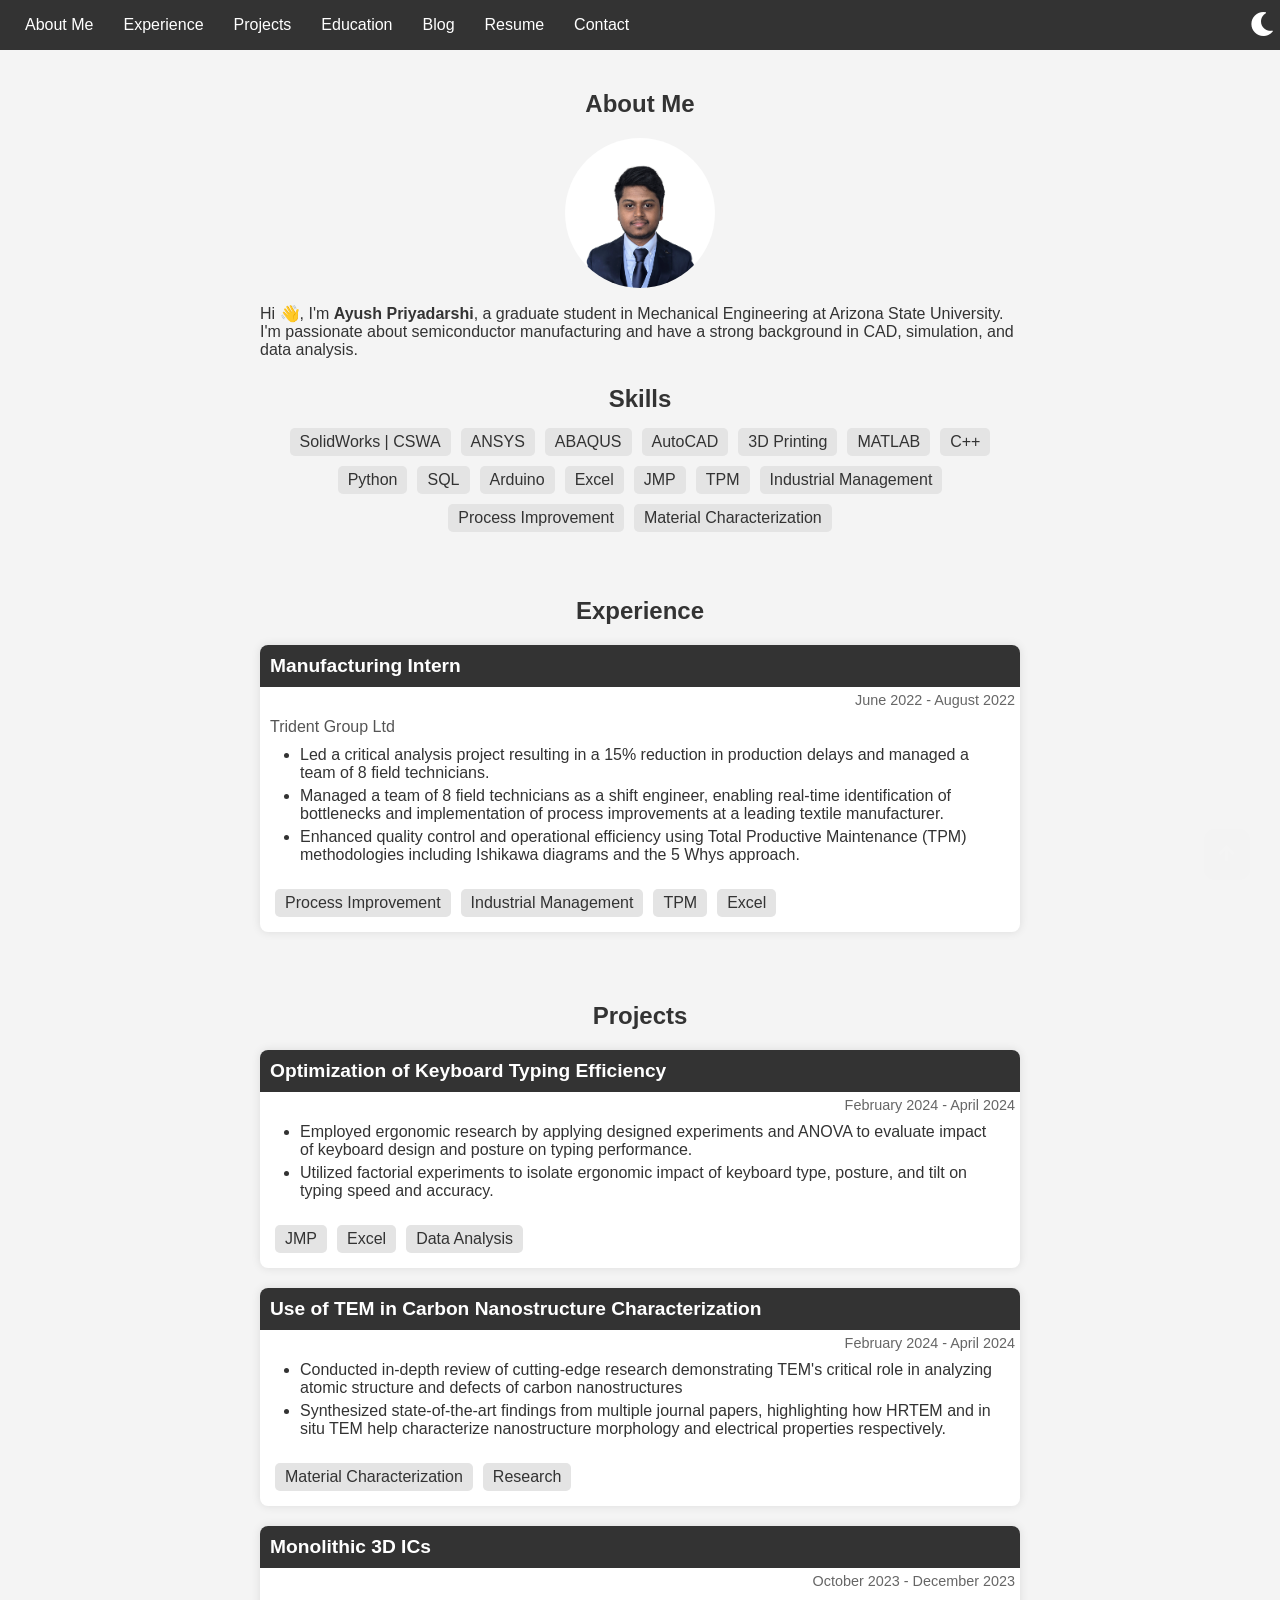
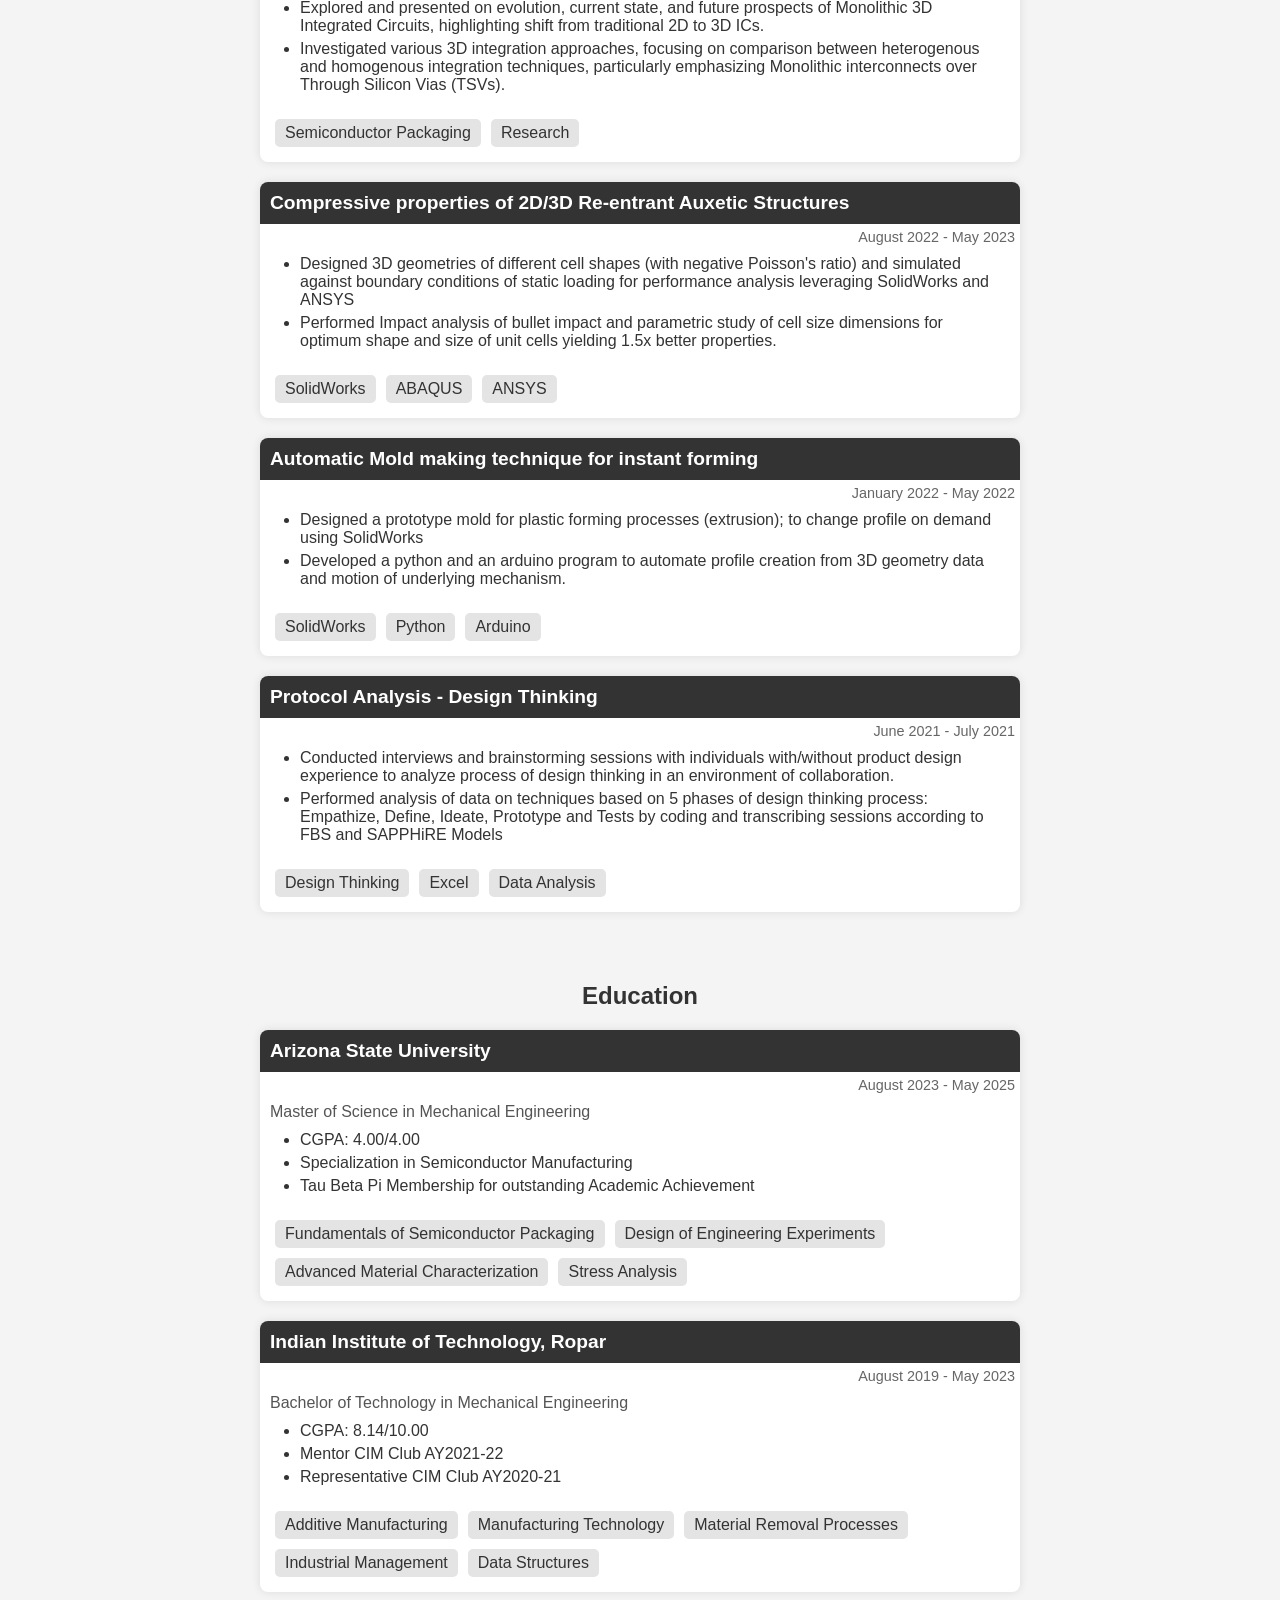
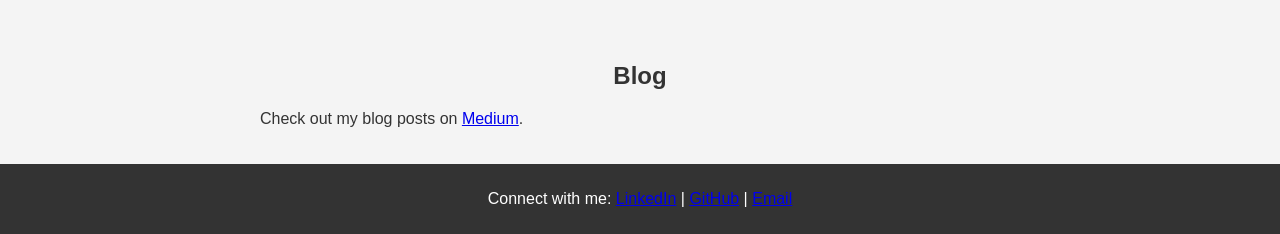
==== index.html @ b468b472 "Initial Commit v0.1" ====
<!DOCTYPE html>
<html lang="en">
<head>
    <meta charset="UTF-8">
    <meta name="viewport" content="width=device-width, initial-scale=1.0">
    <title>My Personal Webpage</title>
    <link rel="stylesheet" href="https://cdnjs.cloudflare.com/ajax/libs/font-awesome/5.15.3/css/all.min.css">
    <link rel="stylesheet" href="styles.css">
</head>
<body>
    <div class="main-container">
        <nav>
            <button id="menu-toggle">
                <i class="fas fa-bars"></i>
            </button>
            <div id="nav-links">
                <a href="#about">About Me</a>
                <a href="#experience">Experience</a>
                <a href="#projects">Projects</a>
                <a href="#education">Education</a>
                <a href="#blog">Blog</a>
                <a href="resume.pdf" target="_blank">Resume</a>
                <a href="#contact">Contact</a>
            </div>
            <button id="dark-mode-toggle" title="Toggle Dark Mode">
                <i id="mode-icon" class="fas fa-moon"></i>
            </button>
        </nav>
        <div class="section about" id="about">
            <h2>About Me</h2>
            <img src="profile.jpg" alt="Profile Photo" class="profile-photo">
            <p>Hi 👋, I'm <b>Ayush Priyadarshi</b>, a graduate student in Mechanical Engineering at Arizona State University. I'm passionate about semiconductor manufacturing and have a strong background in CAD, simulation, and data analysis.</p>
            <div class="skills" title="Click on the skill to filter its application">
                <h2>Skills</h2>
                <span class="skill-tag" data-skill="SolidWorks" title="Certified SOLIDWORKS Associate">SolidWorks | CSWA <i class="fas fa-times"></i></span>
                <span class="skill-tag" data-skill="ANSYS">ANSYS <i class="fas fa-times"></i></span>
                <span class="skill-tag" data-skill="ABAQUS">ABAQUS <i class="fas fa-times"></i></span>
                <span class="skill-tag" data-skill="AutoCAD">AutoCAD <i class="fas fa-times"></i></span>
                <span class="skill-tag" data-skill="3D_Printing">3D Printing <i class="fas fa-times"></i></span>
                <span class="skill-tag" data-skill="MATLAB">MATLAB <i class="fas fa-times"></i></span>
                <span class="skill-tag" data-skill="C++">C++ <i class="fas fa-times"></i></span>
                <span class="skill-tag" data-skill="Python">Python <i class="fas fa-times"></i></span>
                <span class="skill-tag" data-skill="SQL" title="Structured Query Language">SQL <i class="fas fa-times"></i></span>
				<span class="skill-tag" data-skill="Arduino">Arduino <i class="fas fa-times"></i></span>
                <span class="skill-tag" data-skill="Excel" title="Microsoft Office Excel">Excel <i class="fas fa-times"></i></span>
                <span class="skill-tag" data-skill="JMP" title="SAS JMP Statistical Analysis Software">JMP <i class="fas fa-times"></i></span>
                <span class="skill-tag" data-skill="TPM" title="Total Productive Maintenance">TPM <i class="fas fa-times"></i></span>
                <span class="skill-tag" data-skill="Industrial_Management" title="Industrial Management">Industrial Management <i class="fas fa-times"></i></span>
                <span class="skill-tag" data-skill="Process_Improvement" title="Process Improvement">Process Improvement <i class="fas fa-times"></i></span>
                <span class="skill-tag" data-skill="Material_Characterization">Material Characterization <i class="fas fa-times"></i></span>
            </div>
        </div>
        
        <div class="section experience" id="experience">
            <h2>Experience</h2>
            <div class="card" data-skills="Process_Improvement Industrial_Management TPM Excel">
                <h3>Manufacturing Intern</h3>
				<p class="date">June 2022 - August 2022</p>
                <h4>Trident Group Ltd</h4>
				<ul>
					<li>Led a critical analysis project resulting in a 15% reduction in production delays and managed a team of 8 field technicians.</li>
					<li>Managed a team of 8 field technicians as a shift engineer, enabling real-time identification of bottlenecks and implementation of process improvements at a leading textile manufacturer.</li>
					<li>Enhanced quality control and operational efficiency using Total Productive Maintenance (TPM) methodologies including Ishikawa diagrams and the 5 Whys approach.</li>
				</ul>
                <div class="tags">
                    <span>Process Improvement</span>
                    <span>Industrial Management</span>
                    <span>TPM</span>
					<span>Excel</span>
                </div>
            </div>
        </div>
        
        <div class="section projects" id="projects">
            <h2>Projects</h2>

            <div class="card" data-skills="JMP Excel Data_Analysis">
                <h3>Optimization of Keyboard Typing Efficiency</h3>
				<p class="date">February 2024 - April 2024</p>
				<ul>
					<li>Employed ergonomic research by applying designed experiments and ANOVA to evaluate impact of keyboard design and posture on typing performance.</li>
					<li>Utilized factorial experiments to isolate ergonomic impact of keyboard type, posture, and tilt on typing speed and accuracy.</li>
				</ul>
                <div class="tags">
                    <span>JMP</span>
                    <span>Excel</span>
                    <span>Data Analysis</span>
                </div>
            </div>

            <div class="card" data-skills="Material_Characterization">
                <h3>Use of TEM in Carbon Nanostructure Characterization</h3>
				<p class="date">February 2024 - April 2024</p>
				<ul>
					<li>Conducted in-depth review of cutting-edge research demonstrating TEM's critical role in analyzing atomic structure and defects of carbon nanostructures</li>
					<li>Synthesized state-of-the-art findings from multiple journal papers, highlighting how HRTEM and in situ TEM help characterize nanostructure morphology and electrical properties respectively.</li>
				</ul>
                <div class="tags">
                    <span>Material Characterization</span>
                    <span>Research</span>
                </div>
            </div>
			
			<div class="card" data-skills="Material_Characterization">
                <h3>Monolithic 3D ICs</h3>
				<p class="date">October 2023 - December 2023</p>
				<ul>
					<li>Explored and presented on evolution, current state, and future prospects of Monolithic 3D Integrated Circuits, highlighting shift from traditional 2D to 3D ICs.</li>
					<li>Investigated various 3D integration approaches, focusing on comparison between heterogenous and homogenous integration techniques, particularly emphasizing Monolithic interconnects over Through Silicon Vias (TSVs).</li>
				</ul>
                <div class="tags">
                    <span>Semiconductor Packaging</span>
                    <span>Research</span>
                </div>
            </div>

            <div class="card" data-skills="SolidWorks ABAQUS ANSYS 3D_Printing">
                <h3>Compressive properties of 2D/3D Re-entrant Auxetic Structures</h3>
				<p class="date">August 2022 - May 2023</p>
				<ul>
					<li>Designed 3D geometries of different cell shapes (with negative Poisson's ratio) and simulated against boundary conditions of static loading for performance analysis leveraging SolidWorks and ANSYS</li>
					<li>Performed Impact analysis of bullet impact and parametric study of cell size dimensions for optimum shape and size of unit cells yielding 1.5x better properties.</li>
				</ul>
                <div class="tags">
                    <span>SolidWorks</span>
                    <span>ABAQUS</span>
					<span>ANSYS</span>
                </div>
            </div>
			
			<div class="card" data-skills="SolidWorks Python Arduino">
                <h3>Automatic Mold making technique for instant forming</h3>
				<p class="date">January 2022 - May 2022</p>
				<ul>
					<li>Designed a prototype mold for plastic forming processes (extrusion); to change profile on demand using SolidWorks</li>
					<li>Developed a python and an arduino program to automate profile creation from 3D geometry data and motion of underlying mechanism.</li>
				</ul>
                <div class="tags">
                    <span>SolidWorks</span>
					<span>Python</span>
					<span>Arduino</span>
                </div>
            </div>
			
			<div class="card" data-skills="Process_Improvement Data_Analysis">
                <h3>Protocol Analysis - Design Thinking</h3>
				<p class="date">June 2021 - July 2021</p>
				<ul>
					<li>Conducted interviews and brainstorming sessions with individuals with/without product design experience to analyze process of design thinking in an environment of collaboration.</li>
					<li>Performed analysis of data on techniques based on 5 phases of design thinking process: Empathize, Define, Ideate, Prototype and Tests by coding and transcribing sessions according to FBS and SAPPHiRE Models</li>
				</ul>
                <div class="tags">
                    <span>Design Thinking</span>
					<span>Excel</span>
					<span>Data Analysis</span>
                </div>
            </div>
        </div>
        
        <div class="section education" id="education">
            <h2>Education</h2>
            <div class="card" data-skills="Semiconductor_Manufacturing Mechanical_Engineering Material_Characterization MATLAB Data_Analysis JMP">
                <h3>Arizona State University</h3>
				<p class="date">August 2023 - May 2025</p>
                <h4>Master of Science in Mechanical Engineering</h4>
				<ul>
					<li>CGPA: 4.00/4.00</li>
					<li>Specialization in Semiconductor Manufacturing</li>
					<li>Tau Beta Pi Membership for outstanding Academic Achievement</li>
                </ul>
				<div class="tags">
                    <span>Fundamentals of Semiconductor Packaging</span>
                    <span>Design of Engineering Experiments</span>
                    <span>Advanced Material Characterization</span>
                    <span>Stress Analysis</span>
                </div>
            </div>
            <div class="card" data-skills="Mechanical_Engineering Manufacturing_Technology Material_Removal_Processes Industrial_Management Data_Structures C++ Python SQL MATLAB Arduino 3D_Printing AutoCAD ANSYS ABAQUS SolidWorks">
                <h3>Indian Institute of Technology, Ropar</h3>
				<p class="date">August 2019 - May 2023</p>
                <h4>Bachelor of Technology in Mechanical Engineering</h4>
				<ul>
					<li>CGPA: 8.14/10.00</li>
					<li>Mentor CIM Club AY2021-22</li>
					<li>Representative CIM Club AY2020-21</li>
                </ul>
				<div class="tags">
                    <span>Additive Manufacturing</span>
                    <span>Manufacturing Technology</span>
                    <span>Material Removal Processes</span>
                    <span>Industrial Management</span>
                    <span>Data Structures</span>
                </div>
            </div>
        </div>
        
        <div class="section blog" id="blog">
            <h2>Blog</h2>
            <p>Check out my blog posts on <a href="https://medium.com/@ayush729p" target="_blank">Medium</a>.</p>
        </div>
        
		<!-- Scroll to top button -->
		<button id="scrollToTopBtn" title="Go to top"><i class="fas fa-arrow-up"></i></button>
		
        <footer id="contact">
            <p>Connect with me: <a href="https://linkedin.com/in/ayush-priyadarshi" target="_blank">LinkedIn</a> | <a href="https://github.com/ayush729p" target="_blank">GitHub</a> | <a href="mailto:ayush729p@gmail.com" target="_blank">Email</a></p>
        </footer>
        
        <script src="https://code.jquery.com/jquery-3.6.0.min.js"></script>
        <script src="script.js"></script>
    </div>
</body>
</html>
---- styles.css ----
body {
    font-family: Aptos, sans-serif;
    margin: 0;
    padding: 0;
    background-color: #f4f4f4;
    color: #333;
	padding-top: 60px;
}

nav {
    background-color: #333;
    color: #fff;
    padding: 10px;
    position: fixed;
    top: 0;
    width: 100%;
    z-index: 1000;
    display: flex;
    justify-content: space-between;
    align-items: center;
}

nav a {
    color: #fff;
    margin: 0 15px;
    text-decoration: none;
}

.section {
    padding: 20px;
    width: 100%;
    max-width: 800px;
    margin: 0 auto;
    box-sizing: border-box;
}

.section h2, .about li {
    width: 100%;
	text-align: center;
	margin-bottom: 20px;
	margin-top: 10px;
}

.profile-photo {
    border-radius: 50%;
    width: 150px;
    display: block;
    margin: 0 auto;
}

.skills {
    display: flex;
    flex-wrap: wrap;
    justify-content: center;
    margin-top: 10px;
	margin-bottom: 10px;
}

.skills h2 {
    width: 100%;
    text-align: center;
    margin-bottom: 10px;
}

.skills span, .tags span {
    background: #e4e4e4;
    padding: 5px 10px;
    margin: 5px;
    display: inline-block;
    border-radius: 5px;
    cursor: pointer;
    position: relative;
    display: inline-flex;
    align-items: center;
}

.skills span i, .tags span i {
    margin-left: 5px;
    display: none;
    font-size: 12px;
    cursor: pointer;
}

.skills span.active i, .tags span.active i {
    display: inline;
}

.card {
    background: #fff;
    margin: 20px 0;
    border-radius: 8px;
    box-shadow: 0 0 10px rgba(0, 0, 0, 0.1);
    transition: transform 0.3s, box-shadow 0.3s;
    width: 100%;
    max-width: 800px;
    box-sizing: border-box;
    overflow: hidden; /* Ensure no overflow from content */
}

.card h3 {
    background-color: #333;
    color: #fff;
    margin: 0;
    padding: 10px;
    font-size: 1.2em;
}

.card h4 {
    margin: 10px 0;
    padding-left: 10px;
    font-size: 1em;
    font-weight: normal;
    color: #555;
}

.card ul {
    list-style-type: disc;
    padding-left: 20px; /* Indent bullet points */
    margin: 10px 20px; /* Adjust margin for better spacing */
}

.card ul li {
    margin-bottom: 5px; /* Space between bullet points */
}

.card .tags {
    display: flex;
    flex-wrap: wrap;
    justify-content: start;
    padding: 10px;
}

.card .tags span {
    background: #e4e4e4;
    padding: 5px 10px;
    margin: 5px;
    display: inline-block;
    border-radius: 5px;
    cursor: pointer;
    position: relative;
    display: inline-flex;
    align-items: center;
}

.card .date {
    font-size: 0.9em;
    color: #666;
    margin-top: 5px;
    margin-bottom: 10px;
	margin-right:5px;
    text-align: right;
    display: block;
}

.card:hover {
    transform: scale(1.05);
    box-shadow: 0 0 15px rgba(0, 0, 0, 0.2);
}

#scrollToTopBtn {
    display: none;
    position: fixed;
    bottom: 20px;
    right: 30px;
    z-index: 99;
    border: none;
    outline: none;
    background-color: #333;
    color: white;
    cursor: pointer;
    padding: 15px;
    border-radius: 10px;
    font-size: 18px;
}

#scrollToTopBtn:hover {
    background-color: #555;
}

footer {
    text-align: center;
    padding: 10px;
    background: #333;
    color: #fff;
    width: 100%;
    box-sizing: border-box;
}

#menu-toggle {
    background: none;
    border: none;
    color: #fff;
    font-size: 1.5em;
    cursor: pointer;
    display: none;
}

#menu-toggle:focus {
    outline: none;
}

#dark-mode-toggle {
    background: none;
    border: none;
    color: #fff;
    cursor: pointer;
    font-size: 1.5em;
    position: relative;
	margin-right:10px;
}

#dark-mode-toggle:focus {
    outline: none;
}

#mode-icon {
    pointer-events: none;
}

#nav-links {
    display: flex;
    flex-wrap: wrap;
    justify-content: center;
    align-items: center;
}

@media (max-width: 768px) {
    #menu-toggle {
        display: block;
    }
    #nav-links {
        display: none;
        flex-direction: column;
        width: 100%;
        text-align: left;
        background-color: #333;
        position: absolute;
        top: 50px;
        left: 0;
        padding: 10px 0;
    }
    #nav-links a {
        margin: 10px 0;
        padding: 10px;
        border-top: 1px solid #444;
    }
    #nav-links a:first-child {
        border-top: none;
    }
}

.dark-mode {
    background-color: #333;
    color: #f4f4f4;
}

.dark-mode nav {
    background-color: #555;
}

.dark-mode .card {
    background: #444;
}

.dark-mode .card h3 {
    background-color: #555;
}

.dark-mode .card h4 {
    color: #ccc; /* Change color to a lighter shade for dark mode */
}

.dark-mode .card .date {
    color: #bbb;
}

.dark-mode .skills span, .dark-mode .tags span {
    background: #666;
}
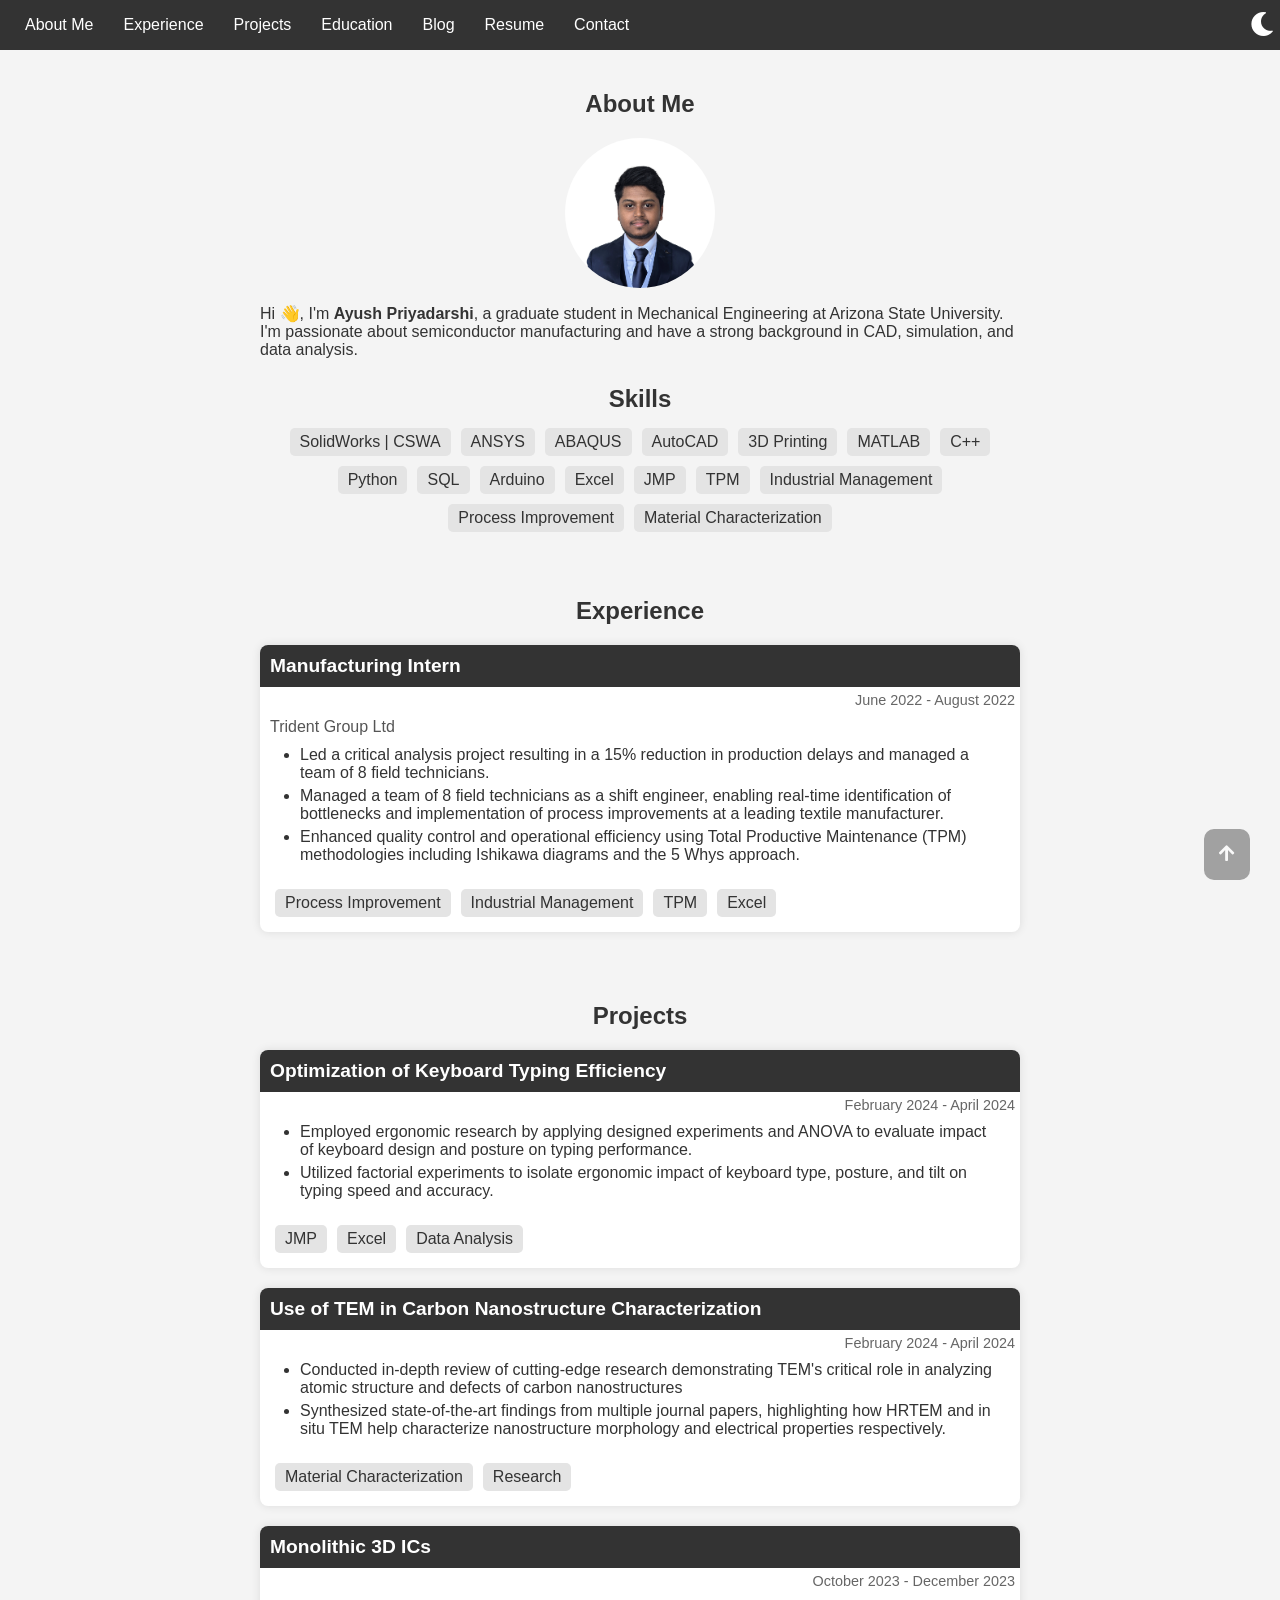
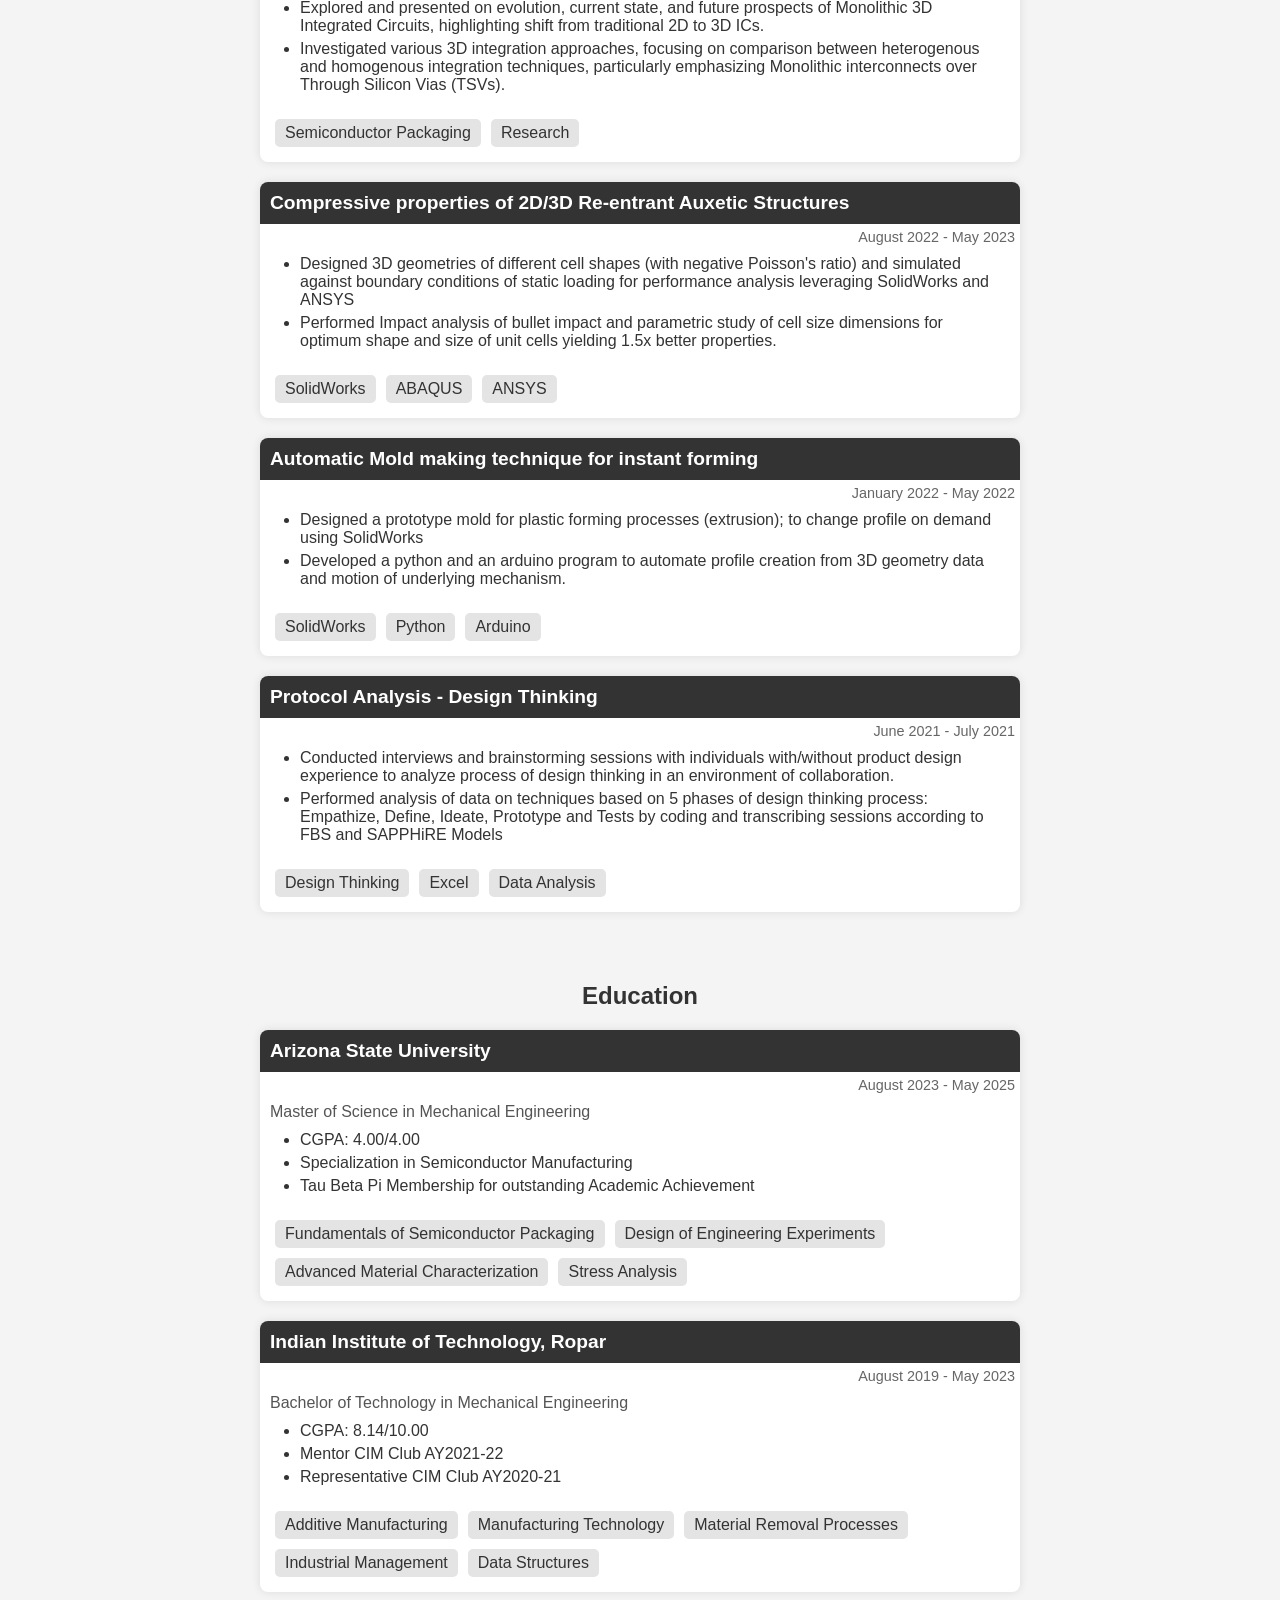
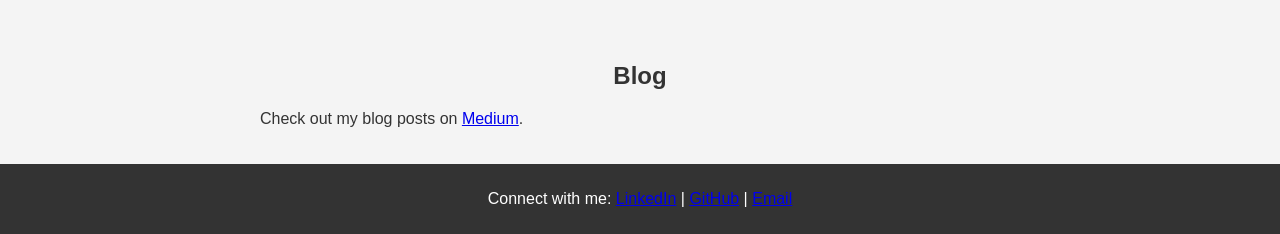
==== commit 181cd5e4: "Update index.html Name in Tab Title" ====
--- a/index.html
+++ b/index.html
@@ -3,7 +3,7 @@
 <head>
     <meta charset="UTF-8">
     <meta name="viewport" content="width=device-width, initial-scale=1.0">
-    <title>My Personal Webpage</title>
+    <title>Ayush Priyadarshi</title>
     <link rel="stylesheet" href="https://cdnjs.cloudflare.com/ajax/libs/font-awesome/5.15.3/css/all.min.css">
     <link rel="stylesheet" href="styles.css">
 </head>
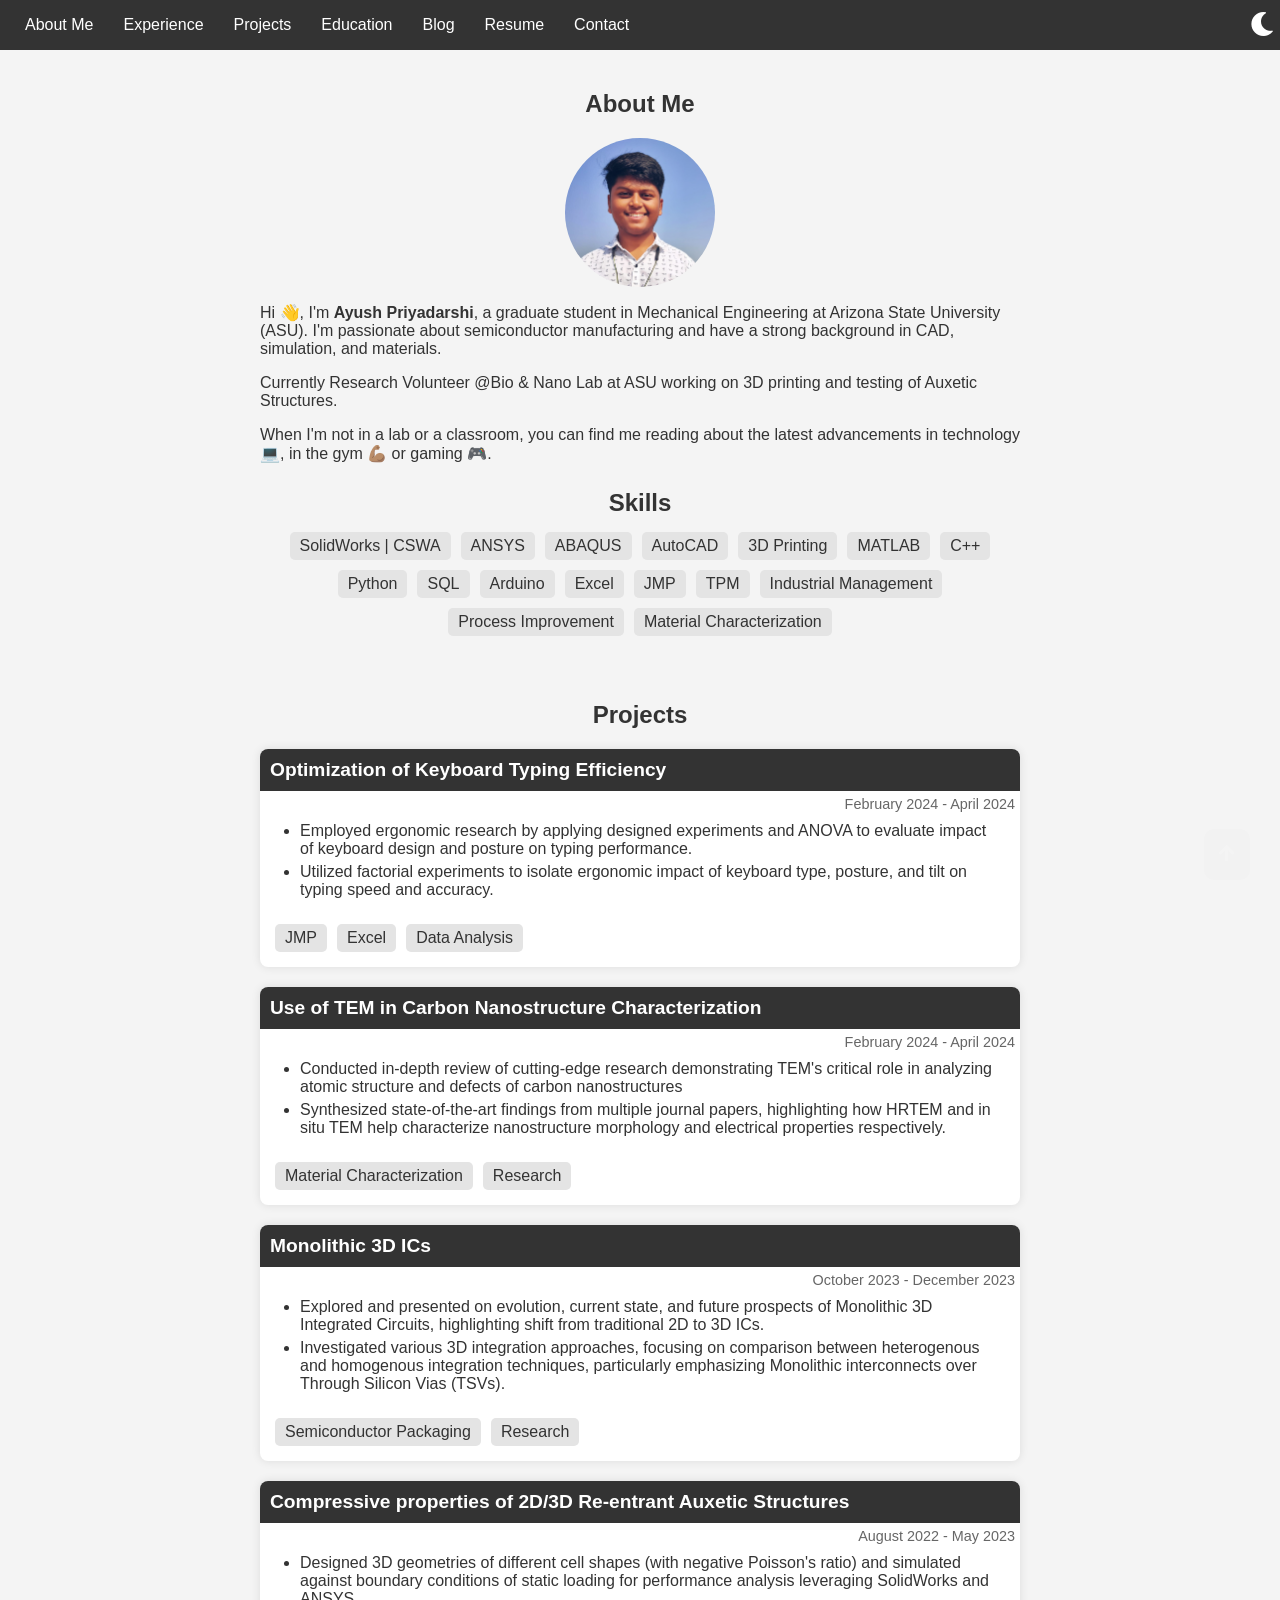
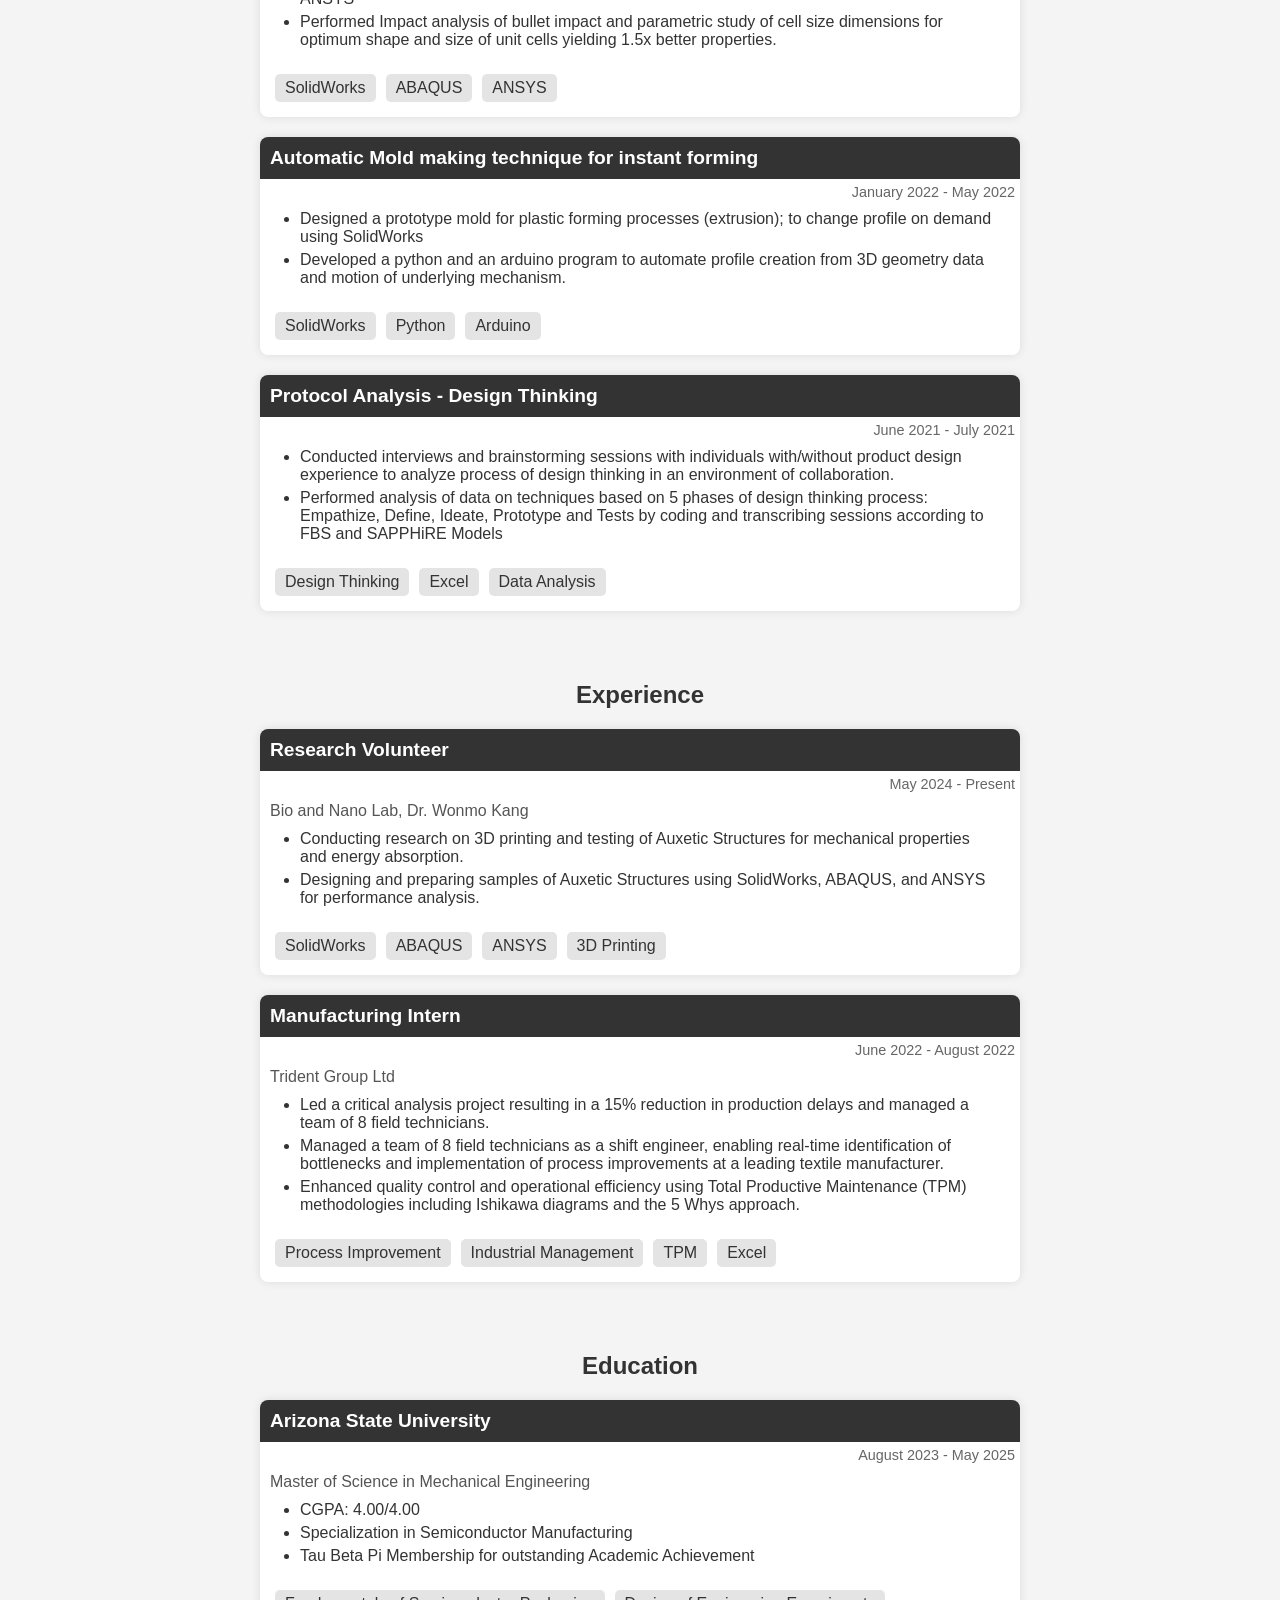
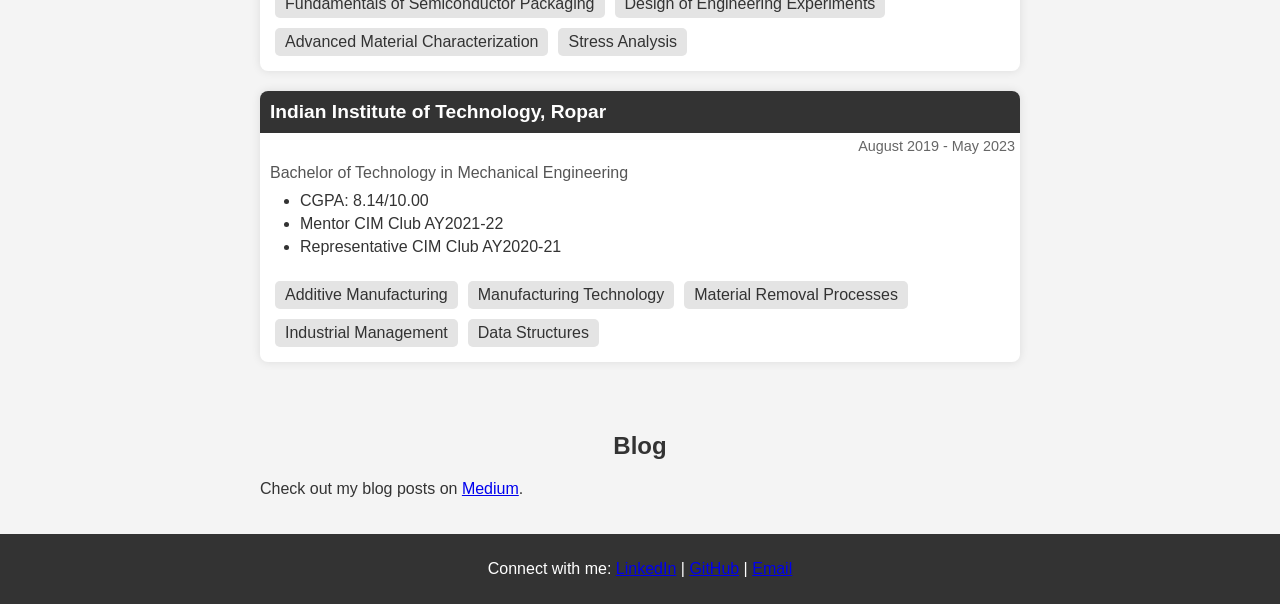
==== commit 0c41e508: "Update Bio and README" ====
--- a/index.html
+++ b/index.html
@@ -29,7 +29,9 @@
         <div class="section about" id="about">
             <h2>About Me</h2>
             <img src="profile.jpg" alt="Profile Photo" class="profile-photo">
-            <p>Hi 👋, I'm <b>Ayush Priyadarshi</b>, a graduate student in Mechanical Engineering at Arizona State University. I'm passionate about semiconductor manufacturing and have a strong background in CAD, simulation, and data analysis.</p>
+            <p>Hi 👋, I'm <b>Ayush Priyadarshi</b>, a graduate student in Mechanical Engineering at Arizona State University (ASU). I'm passionate about semiconductor manufacturing and have a strong background in CAD, simulation, and materials.</p>
+            <p>Currently Research Volunteer @Bio & Nano Lab at ASU working on 3D printing and testing of Auxetic Structures.</p>
+            <p>When I'm not in a lab or a classroom, you can find me reading about the latest advancements in technology 💻, in the gym 💪🏽 or gaming 🎮.</p>
             <div class="skills" title="Click on the skill to filter its application">
                 <h2>Skills</h2>
                 <span class="skill-tag" data-skill="SolidWorks" title="Certified SOLIDWORKS Associate">SolidWorks | CSWA <i class="fas fa-times"></i></span>
@@ -50,9 +52,112 @@
                 <span class="skill-tag" data-skill="Material_Characterization">Material Characterization <i class="fas fa-times"></i></span>
             </div>
         </div>
-        
+
+        <div class="section projects" id="projects">
+            <h2>Projects</h2>
+
+            <div class="card" data-skills="JMP Excel Data_Analysis">
+                <h3>Optimization of Keyboard Typing Efficiency</h3>
+				<p class="date">February 2024 - April 2024</p>
+				<ul>
+					<li>Employed ergonomic research by applying designed experiments and ANOVA to evaluate impact of keyboard design and posture on typing performance.</li>
+					<li>Utilized factorial experiments to isolate ergonomic impact of keyboard type, posture, and tilt on typing speed and accuracy.</li>
+				</ul>
+                <div class="tags">
+                    <span>JMP</span>
+                    <span>Excel</span>
+                    <span>Data Analysis</span>
+                </div>
+            </div>
+
+            <div class="card" data-skills="Material_Characterization">
+                <h3>Use of TEM in Carbon Nanostructure Characterization</h3>
+				<p class="date">February 2024 - April 2024</p>
+				<ul>
+					<li>Conducted in-depth review of cutting-edge research demonstrating TEM's critical role in analyzing atomic structure and defects of carbon nanostructures</li>
+					<li>Synthesized state-of-the-art findings from multiple journal papers, highlighting how HRTEM and in situ TEM help characterize nanostructure morphology and electrical properties respectively.</li>
+				</ul>
+                <div class="tags">
+                    <span>Material Characterization</span>
+                    <span>Research</span>
+                </div>
+            </div>
+			
+			<div class="card" data-skills="Material_Characterization">
+                <h3>Monolithic 3D ICs</h3>
+				<p class="date">October 2023 - December 2023</p>
+				<ul>
+					<li>Explored and presented on evolution, current state, and future prospects of Monolithic 3D Integrated Circuits, highlighting shift from traditional 2D to 3D ICs.</li>
+					<li>Investigated various 3D integration approaches, focusing on comparison between heterogenous and homogenous integration techniques, particularly emphasizing Monolithic interconnects over Through Silicon Vias (TSVs).</li>
+				</ul>
+                <div class="tags">
+                    <span>Semiconductor Packaging</span>
+                    <span>Research</span>
+                </div>
+            </div>
+
+            <div class="card" data-skills="SolidWorks ABAQUS ANSYS 3D_Printing">
+                <h3>Compressive properties of 2D/3D Re-entrant Auxetic Structures</h3>
+				<p class="date">August 2022 - May 2023</p>
+				<ul>
+					<li>Designed 3D geometries of different cell shapes (with negative Poisson's ratio) and simulated against boundary conditions of static loading for performance analysis leveraging SolidWorks and ANSYS</li>
+					<li>Performed Impact analysis of bullet impact and parametric study of cell size dimensions for optimum shape and size of unit cells yielding 1.5x better properties.</li>
+				</ul>
+                <div class="tags">
+                    <span>SolidWorks</span>
+                    <span>ABAQUS</span>
+					<span>ANSYS</span>
+                </div>
+            </div>
+			
+			<div class="card" data-skills="SolidWorks Python Arduino">
+                <h3>Automatic Mold making technique for instant forming</h3>
+				<p class="date">January 2022 - May 2022</p>
+				<ul>
+					<li>Designed a prototype mold for plastic forming processes (extrusion); to change profile on demand using SolidWorks</li>
+					<li>Developed a python and an arduino program to automate profile creation from 3D geometry data and motion of underlying mechanism.</li>
+				</ul>
+                <div class="tags">
+                    <span>SolidWorks</span>
+					<span>Python</span>
+					<span>Arduino</span>
+                </div>
+            </div>
+			
+			<div class="card" data-skills="Process_Improvement Data_Analysis">
+                <h3>Protocol Analysis - Design Thinking</h3>
+				<p class="date">June 2021 - July 2021</p>
+				<ul>
+					<li>Conducted interviews and brainstorming sessions with individuals with/without product design experience to analyze process of design thinking in an environment of collaboration.</li>
+					<li>Performed analysis of data on techniques based on 5 phases of design thinking process: Empathize, Define, Ideate, Prototype and Tests by coding and transcribing sessions according to FBS and SAPPHiRE Models</li>
+				</ul>
+                <div class="tags">
+                    <span>Design Thinking</span>
+					<span>Excel</span>
+					<span>Data Analysis</span>
+                </div>
+            </div>
+        </div>        
+
         <div class="section experience" id="experience">
             <h2>Experience</h2>
+
+            <div class="card" data-skills="SolidWorks ABAQUS ANSYS 3D_Printing">
+                <h3>Research Volunteer</h3>
+                <p class="date">May 2024 - Present</p>
+                <h4>Bio and Nano Lab, Dr. Wonmo Kang</h4>
+                <ul>
+                    <li>Conducting research on 3D printing and testing of Auxetic Structures for mechanical properties and energy absorption.</li>
+                    <li>Designing and preparing samples of Auxetic Structures using SolidWorks, ABAQUS, and ANSYS for performance analysis.</li>
+                </ul>
+                <div class="tags">
+                    <span>SolidWorks</span>
+                    <span>ABAQUS</span>
+                    <span>ANSYS</span>
+                    <span>3D Printing</span>
+                </div>
+            </div>
+
             <div class="card" data-skills="Process_Improvement Industrial_Management TPM Excel">
                 <h3>Manufacturing Intern</h3>
 				<p class="date">June 2022 - August 2022</p>
@@ -67,92 +172,6 @@
                     <span>Industrial Management</span>
                     <span>TPM</span>
 					<span>Excel</span>
-                </div>
-            </div>
-        </div>
-        
-        <div class="section projects" id="projects">
-            <h2>Projects</h2>
-
-            <div class="card" data-skills="JMP Excel Data_Analysis">
-                <h3>Optimization of Keyboard Typing Efficiency</h3>
-				<p class="date">February 2024 - April 2024</p>
-				<ul>
-					<li>Employed ergonomic research by applying designed experiments and ANOVA to evaluate impact of keyboard design and posture on typing performance.</li>
-					<li>Utilized factorial experiments to isolate ergonomic impact of keyboard type, posture, and tilt on typing speed and accuracy.</li>
-				</ul>
-                <div class="tags">
-                    <span>JMP</span>
-                    <span>Excel</span>
-                    <span>Data Analysis</span>
-                </div>
-            </div>
-
-            <div class="card" data-skills="Material_Characterization">
-                <h3>Use of TEM in Carbon Nanostructure Characterization</h3>
-				<p class="date">February 2024 - April 2024</p>
-				<ul>
-					<li>Conducted in-depth review of cutting-edge research demonstrating TEM's critical role in analyzing atomic structure and defects of carbon nanostructures</li>
-					<li>Synthesized state-of-the-art findings from multiple journal papers, highlighting how HRTEM and in situ TEM help characterize nanostructure morphology and electrical properties respectively.</li>
-				</ul>
-                <div class="tags">
-                    <span>Material Characterization</span>
-                    <span>Research</span>
-                </div>
-            </div>
-			
-			<div class="card" data-skills="Material_Characterization">
-                <h3>Monolithic 3D ICs</h3>
-				<p class="date">October 2023 - December 2023</p>
-				<ul>
-					<li>Explored and presented on evolution, current state, and future prospects of Monolithic 3D Integrated Circuits, highlighting shift from traditional 2D to 3D ICs.</li>
-					<li>Investigated various 3D integration approaches, focusing on comparison between heterogenous and homogenous integration techniques, particularly emphasizing Monolithic interconnects over Through Silicon Vias (TSVs).</li>
-				</ul>
-                <div class="tags">
-                    <span>Semiconductor Packaging</span>
-                    <span>Research</span>
-                </div>
-            </div>
-
-            <div class="card" data-skills="SolidWorks ABAQUS ANSYS 3D_Printing">
-                <h3>Compressive properties of 2D/3D Re-entrant Auxetic Structures</h3>
-				<p class="date">August 2022 - May 2023</p>
-				<ul>
-					<li>Designed 3D geometries of different cell shapes (with negative Poisson's ratio) and simulated against boundary conditions of static loading for performance analysis leveraging SolidWorks and ANSYS</li>
-					<li>Performed Impact analysis of bullet impact and parametric study of cell size dimensions for optimum shape and size of unit cells yielding 1.5x better properties.</li>
-				</ul>
-                <div class="tags">
-                    <span>SolidWorks</span>
-                    <span>ABAQUS</span>
-					<span>ANSYS</span>
-                </div>
-            </div>
-			
-			<div class="card" data-skills="SolidWorks Python Arduino">
-                <h3>Automatic Mold making technique for instant forming</h3>
-				<p class="date">January 2022 - May 2022</p>
-				<ul>
-					<li>Designed a prototype mold for plastic forming processes (extrusion); to change profile on demand using SolidWorks</li>
-					<li>Developed a python and an arduino program to automate profile creation from 3D geometry data and motion of underlying mechanism.</li>
-				</ul>
-                <div class="tags">
-                    <span>SolidWorks</span>
-					<span>Python</span>
-					<span>Arduino</span>
-                </div>
-            </div>
-			
-			<div class="card" data-skills="Process_Improvement Data_Analysis">
-                <h3>Protocol Analysis - Design Thinking</h3>
-				<p class="date">June 2021 - July 2021</p>
-				<ul>
-					<li>Conducted interviews and brainstorming sessions with individuals with/without product design experience to analyze process of design thinking in an environment of collaboration.</li>
-					<li>Performed analysis of data on techniques based on 5 phases of design thinking process: Empathize, Define, Ideate, Prototype and Tests by coding and transcribing sessions according to FBS and SAPPHiRE Models</li>
-				</ul>
-                <div class="tags">
-                    <span>Design Thinking</span>
-					<span>Excel</span>
-					<span>Data Analysis</span>
                 </div>
             </div>
         </div>
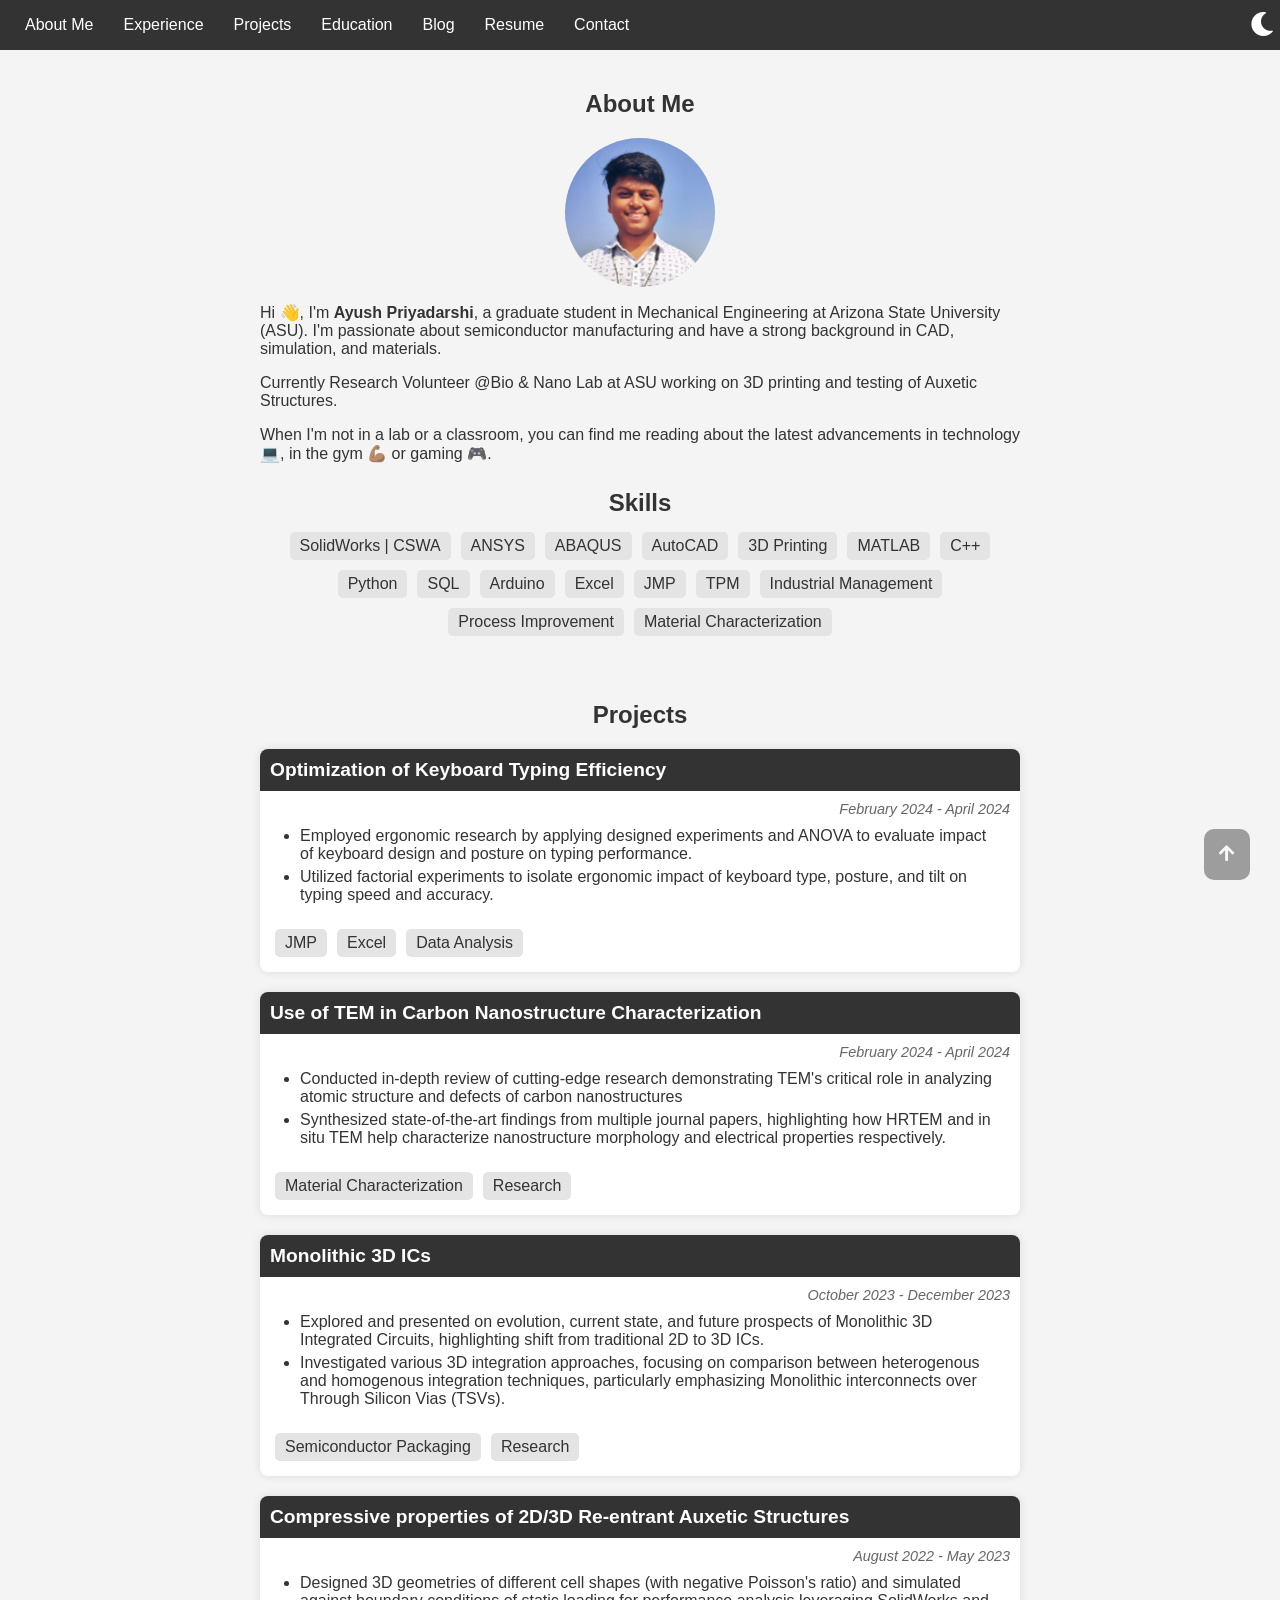
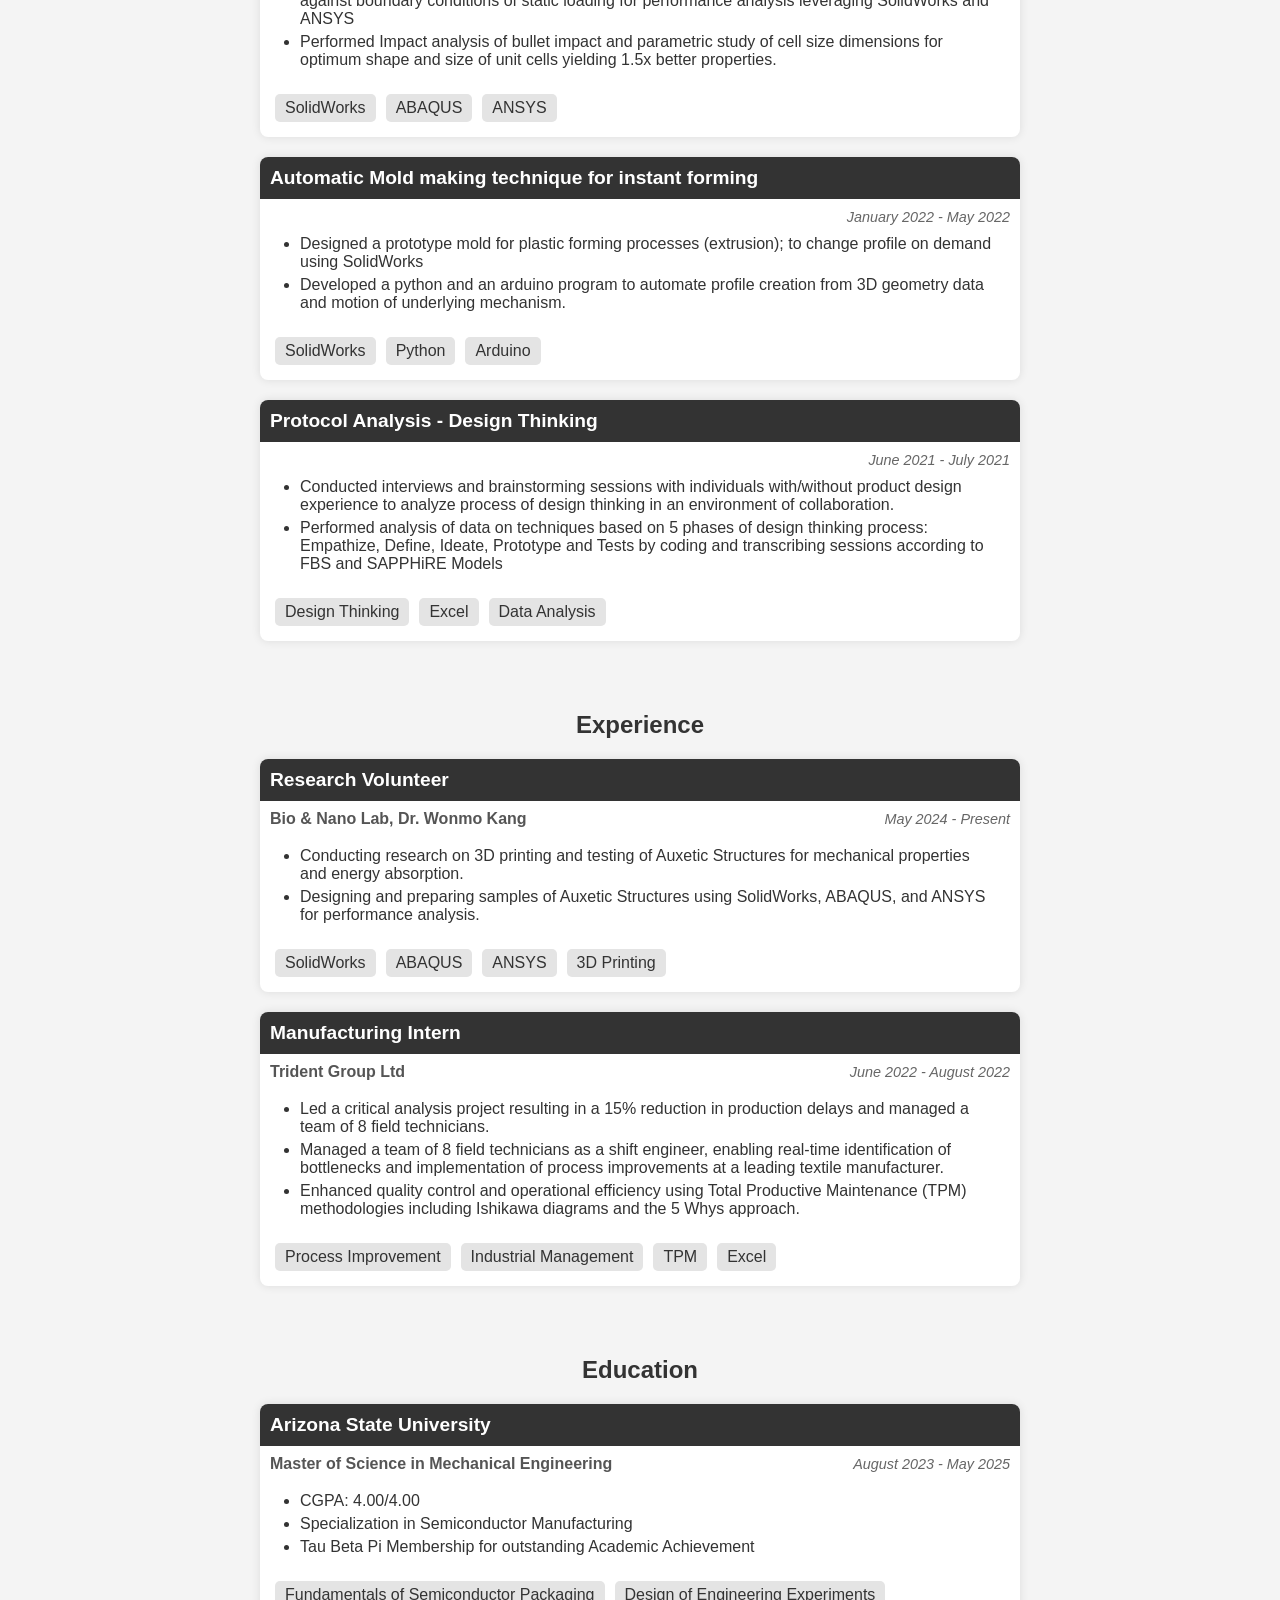
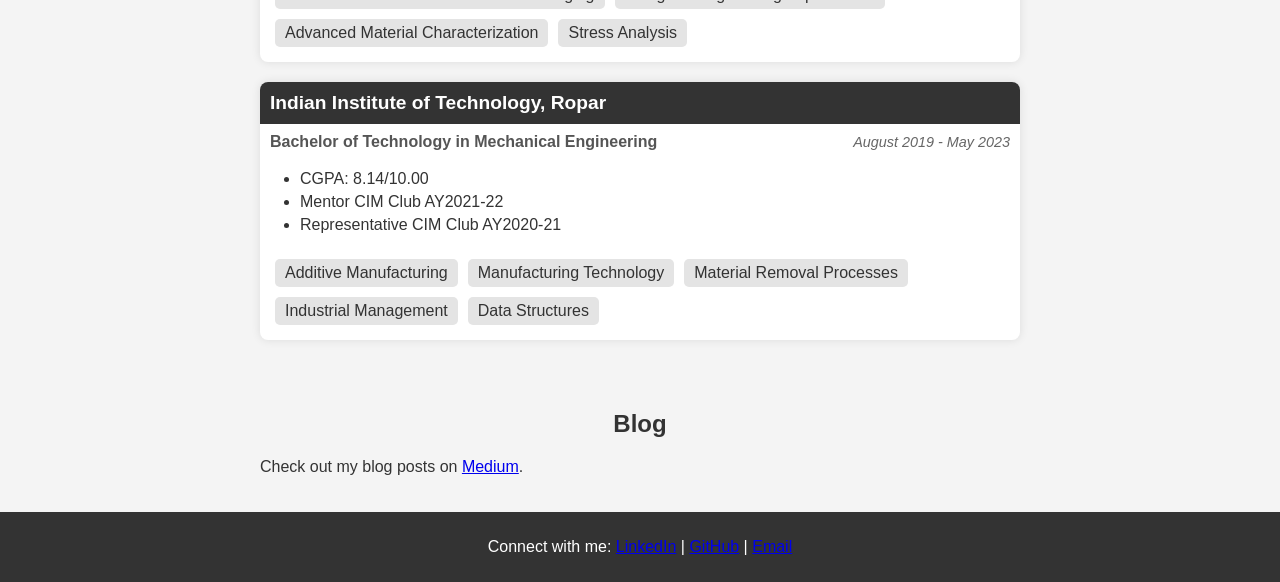
==== commit 7e4696f5: "Cleanups and fixes Added sub-header <div>s and make the dates and subtitles of cards in same line." ====
--- a/index.html
+++ b/index.html
@@ -43,7 +43,7 @@
                 <span class="skill-tag" data-skill="C++">C++ <i class="fas fa-times"></i></span>
                 <span class="skill-tag" data-skill="Python">Python <i class="fas fa-times"></i></span>
                 <span class="skill-tag" data-skill="SQL" title="Structured Query Language">SQL <i class="fas fa-times"></i></span>
-				<span class="skill-tag" data-skill="Arduino">Arduino <i class="fas fa-times"></i></span>
+                <span class="skill-tag" data-skill="Arduino">Arduino <i class="fas fa-times"></i></span>
                 <span class="skill-tag" data-skill="Excel" title="Microsoft Office Excel">Excel <i class="fas fa-times"></i></span>
                 <span class="skill-tag" data-skill="JMP" title="SAS JMP Statistical Analysis Software">JMP <i class="fas fa-times"></i></span>
                 <span class="skill-tag" data-skill="TPM" title="Total Productive Maintenance">TPM <i class="fas fa-times"></i></span>
@@ -57,12 +57,14 @@
             <h2>Projects</h2>
 
             <div class="card" data-skills="JMP Excel Data_Analysis">
-                <h3>Optimization of Keyboard Typing Efficiency</h3>
-				<p class="date">February 2024 - April 2024</p>
-				<ul>
-					<li>Employed ergonomic research by applying designed experiments and ANOVA to evaluate impact of keyboard design and posture on typing performance.</li>
-					<li>Utilized factorial experiments to isolate ergonomic impact of keyboard type, posture, and tilt on typing speed and accuracy.</li>
-				</ul>
+                <div class="card-header">
+                    <h3>Optimization of Keyboard Typing Efficiency</h3>
+                </div>
+                <p class="date">February 2024 - April 2024</p>
+                <ul>
+                    <li>Employed ergonomic research by applying designed experiments and ANOVA to evaluate impact of keyboard design and posture on typing performance.</li>
+                    <li>Utilized factorial experiments to isolate ergonomic impact of keyboard type, posture, and tilt on typing speed and accuracy.</li>
+                </ul>
                 <div class="tags">
                     <span>JMP</span>
                     <span>Excel</span>
@@ -71,25 +73,30 @@
             </div>
 
             <div class="card" data-skills="Material_Characterization">
-                <h3>Use of TEM in Carbon Nanostructure Characterization</h3>
-				<p class="date">February 2024 - April 2024</p>
-				<ul>
-					<li>Conducted in-depth review of cutting-edge research demonstrating TEM's critical role in analyzing atomic structure and defects of carbon nanostructures</li>
-					<li>Synthesized state-of-the-art findings from multiple journal papers, highlighting how HRTEM and in situ TEM help characterize nanostructure morphology and electrical properties respectively.</li>
-				</ul>
+                <div class="card-header">
+                    <h3>Use of TEM in Carbon Nanostructure Characterization</h3>
+                </div>
+                <p class="date">February 2024 - April 2024</p>
+                <ul>
+                    <li>Conducted in-depth review of cutting-edge research demonstrating TEM's critical role in analyzing atomic structure and defects of carbon nanostructures</li>
+                    <li>Synthesized state-of-the-art findings from multiple journal papers, highlighting how HRTEM and in situ TEM help characterize nanostructure morphology and electrical properties respectively.</li>
+                </ul>
                 <div class="tags">
                     <span>Material Characterization</span>
                     <span>Research</span>
                 </div>
             </div>
-			
-			<div class="card" data-skills="Material_Characterization">
-                <h3>Monolithic 3D ICs</h3>
-				<p class="date">October 2023 - December 2023</p>
-				<ul>
-					<li>Explored and presented on evolution, current state, and future prospects of Monolithic 3D Integrated Circuits, highlighting shift from traditional 2D to 3D ICs.</li>
-					<li>Investigated various 3D integration approaches, focusing on comparison between heterogenous and homogenous integration techniques, particularly emphasizing Monolithic interconnects over Through Silicon Vias (TSVs).</li>
-				</ul>
+
+            <div class="card" data-skills="Material_Characterization">
+                <div class="card-header">
+                    <h3>Monolithic 3D ICs</h3>
+                    
+                </div>
+                <p class="date">October 2023 - December 2023</p>
+                <ul>
+                    <li>Explored and presented on evolution, current state, and future prospects of Monolithic 3D Integrated Circuits, highlighting shift from traditional 2D to 3D ICs.</li>
+                    <li>Investigated various 3D integration approaches, focusing on comparison between heterogenous and homogenous integration techniques, particularly emphasizing Monolithic interconnects over Through Silicon Vias (TSVs).</li>
+                </ul>
                 <div class="tags">
                     <span>Semiconductor Packaging</span>
                     <span>Research</span>
@@ -97,55 +104,65 @@
             </div>
 
             <div class="card" data-skills="SolidWorks ABAQUS ANSYS 3D_Printing">
-                <h3>Compressive properties of 2D/3D Re-entrant Auxetic Structures</h3>
-				<p class="date">August 2022 - May 2023</p>
-				<ul>
-					<li>Designed 3D geometries of different cell shapes (with negative Poisson's ratio) and simulated against boundary conditions of static loading for performance analysis leveraging SolidWorks and ANSYS</li>
-					<li>Performed Impact analysis of bullet impact and parametric study of cell size dimensions for optimum shape and size of unit cells yielding 1.5x better properties.</li>
-				</ul>
+                <div class="card-header">
+                    <h3>Compressive properties of 2D/3D Re-entrant Auxetic Structures</h3>
+                </div>
+                <p class="date">August 2022 - May 2023</p>
+                <ul>
+                    <li>Designed 3D geometries of different cell shapes (with negative Poisson's ratio) and simulated against boundary conditions of static loading for performance analysis leveraging SolidWorks and ANSYS</li>
+                    <li>Performed Impact analysis of bullet impact and parametric study of cell size dimensions for optimum shape and size of unit cells yielding 1.5x better properties.</li>
+                </ul>
                 <div class="tags">
                     <span>SolidWorks</span>
                     <span>ABAQUS</span>
-					<span>ANSYS</span>
-                </div>
-            </div>
-			
-			<div class="card" data-skills="SolidWorks Python Arduino">
-                <h3>Automatic Mold making technique for instant forming</h3>
-				<p class="date">January 2022 - May 2022</p>
-				<ul>
-					<li>Designed a prototype mold for plastic forming processes (extrusion); to change profile on demand using SolidWorks</li>
-					<li>Developed a python and an arduino program to automate profile creation from 3D geometry data and motion of underlying mechanism.</li>
-				</ul>
+                    <span>ANSYS</span>
+                </div>
+            </div>
+
+            <div class="card" data-skills="SolidWorks Python Arduino">
+                <div class="card-header">
+                    <h3>Automatic Mold making technique for instant forming</h3>
+                </div>
+                <p class="date">January 2022 - May 2022</p>
+                <ul>
+                    <li>Designed a prototype mold for plastic forming processes (extrusion); to change profile on demand using SolidWorks</li>
+                    <li>Developed a python and an arduino program to automate profile creation from 3D geometry data and motion of underlying mechanism.</li>
+                </ul>
                 <div class="tags">
                     <span>SolidWorks</span>
-					<span>Python</span>
-					<span>Arduino</span>
-                </div>
-            </div>
-			
-			<div class="card" data-skills="Process_Improvement Data_Analysis">
-                <h3>Protocol Analysis - Design Thinking</h3>
-				<p class="date">June 2021 - July 2021</p>
-				<ul>
-					<li>Conducted interviews and brainstorming sessions with individuals with/without product design experience to analyze process of design thinking in an environment of collaboration.</li>
-					<li>Performed analysis of data on techniques based on 5 phases of design thinking process: Empathize, Define, Ideate, Prototype and Tests by coding and transcribing sessions according to FBS and SAPPHiRE Models</li>
-				</ul>
+                    <span>Python</span>
+                    <span>Arduino</span>
+                </div>
+            </div>
+
+            <div class="card" data-skills="Process_Improvement Data_Analysis">
+                <div class="card-header">
+                    <h3>Protocol Analysis - Design Thinking</h3>
+                </div>
+                <p class="date">June 2021 - July 2021</p>
+                <ul>
+                    <li>Conducted interviews and brainstorming sessions with individuals with/without product design experience to analyze process of design thinking in an environment of collaboration.</li>
+                    <li>Performed analysis of data on techniques based on 5 phases of design thinking process: Empathize, Define, Ideate, Prototype and Tests by coding and transcribing sessions according to FBS and SAPPHiRE Models</li>
+                </ul>
                 <div class="tags">
                     <span>Design Thinking</span>
-					<span>Excel</span>
-					<span>Data Analysis</span>
-                </div>
-            </div>
-        </div>        
+                    <span>Excel</span>
+                    <span>Data Analysis</span>
+                </div>
+            </div>
+        </div>
 
         <div class="section experience" id="experience">
             <h2>Experience</h2>
 
             <div class="card" data-skills="SolidWorks ABAQUS ANSYS 3D_Printing">
-                <h3>Research Volunteer</h3>
-                <p class="date">May 2024 - Present</p>
-                <h4>Bio and Nano Lab, Dr. Wonmo Kang</h4>
+                <div class="card-header">
+                    <h3>Research Volunteer</h3>
+                </div>
+                <div class="card-subheader">
+                    <h4>Bio & Nano Lab, Dr. Wonmo Kang</h4>
+                    <p class="date">May 2024 - Present</p>
+                </div>
                 <ul>
                     <li>Conducting research on 3D printing and testing of Auxetic Structures for mechanical properties and energy absorption.</li>
                     <li>Designing and preparing samples of Auxetic Structures using SolidWorks, ABAQUS, and ANSYS for performance analysis.</li>
@@ -159,35 +176,43 @@
             </div>
 
             <div class="card" data-skills="Process_Improvement Industrial_Management TPM Excel">
-                <h3>Manufacturing Intern</h3>
-				<p class="date">June 2022 - August 2022</p>
-                <h4>Trident Group Ltd</h4>
-				<ul>
-					<li>Led a critical analysis project resulting in a 15% reduction in production delays and managed a team of 8 field technicians.</li>
-					<li>Managed a team of 8 field technicians as a shift engineer, enabling real-time identification of bottlenecks and implementation of process improvements at a leading textile manufacturer.</li>
-					<li>Enhanced quality control and operational efficiency using Total Productive Maintenance (TPM) methodologies including Ishikawa diagrams and the 5 Whys approach.</li>
-				</ul>
+                <div class="card-header">
+                    <h3>Manufacturing Intern</h3>
+                </div>
+                <div class="card-subheader">
+                    <h4>Trident Group Ltd</h4>
+                    <p class="date">June 2022 - August 2022</p>
+                </div>
+                <ul>
+                    <li>Led a critical analysis project resulting in a 15% reduction in production delays and managed a team of 8 field technicians.</li>
+                    <li>Managed a team of 8 field technicians as a shift engineer, enabling real-time identification of bottlenecks and implementation of process improvements at a leading textile manufacturer.</li>
+                    <li>Enhanced quality control and operational efficiency using Total Productive Maintenance (TPM) methodologies including Ishikawa diagrams and the 5 Whys approach.</li>
+                </ul>
                 <div class="tags">
                     <span>Process Improvement</span>
                     <span>Industrial Management</span>
                     <span>TPM</span>
-					<span>Excel</span>
-                </div>
-            </div>
-        </div>
-        
+                    <span>Excel</span>
+                </div>
+            </div>
+        </div>
+
         <div class="section education" id="education">
             <h2>Education</h2>
             <div class="card" data-skills="Semiconductor_Manufacturing Mechanical_Engineering Material_Characterization MATLAB Data_Analysis JMP">
-                <h3>Arizona State University</h3>
-				<p class="date">August 2023 - May 2025</p>
-                <h4>Master of Science in Mechanical Engineering</h4>
-				<ul>
-					<li>CGPA: 4.00/4.00</li>
-					<li>Specialization in Semiconductor Manufacturing</li>
-					<li>Tau Beta Pi Membership for outstanding Academic Achievement</li>
-                </ul>
-				<div class="tags">
+                <div class="card-header">
+                    <h3>Arizona State University</h3>
+                </div>
+                <div class="card-subheader">
+                    <h4>Master of Science in Mechanical Engineering</h4>
+                    <p class="date">August 2023 - May 2025</p>
+                </div>
+                <ul>
+                    <li>CGPA: 4.00/4.00</li>
+                    <li>Specialization in Semiconductor Manufacturing</li>
+                    <li>Tau Beta Pi Membership for outstanding Academic Achievement</li>
+                </ul>
+                <div class="tags">
                     <span>Fundamentals of Semiconductor Packaging</span>
                     <span>Design of Engineering Experiments</span>
                     <span>Advanced Material Characterization</span>
@@ -195,15 +220,19 @@
                 </div>
             </div>
             <div class="card" data-skills="Mechanical_Engineering Manufacturing_Technology Material_Removal_Processes Industrial_Management Data_Structures C++ Python SQL MATLAB Arduino 3D_Printing AutoCAD ANSYS ABAQUS SolidWorks">
-                <h3>Indian Institute of Technology, Ropar</h3>
-				<p class="date">August 2019 - May 2023</p>
-                <h4>Bachelor of Technology in Mechanical Engineering</h4>
-				<ul>
-					<li>CGPA: 8.14/10.00</li>
-					<li>Mentor CIM Club AY2021-22</li>
-					<li>Representative CIM Club AY2020-21</li>
-                </ul>
-				<div class="tags">
+                <div class="card-header">
+                    <h3>Indian Institute of Technology, Ropar</h3>
+                </div>
+                <div class="card-subheader">
+                    <h4>Bachelor of Technology in Mechanical Engineering</h4>
+                    <p class="date">August 2019 - May 2023</p>
+                </div>
+                <ul>
+                    <li>CGPA: 8.14/10.00</li>
+                    <li>Mentor CIM Club AY2021-22</li>
+                    <li>Representative CIM Club AY2020-21</li>
+                </ul>
+                <div class="tags">
                     <span>Additive Manufacturing</span>
                     <span>Manufacturing Technology</span>
                     <span>Material Removal Processes</span>
@@ -212,19 +241,19 @@
                 </div>
             </div>
         </div>
-        
+
         <div class="section blog" id="blog">
             <h2>Blog</h2>
             <p>Check out my blog posts on <a href="https://medium.com/@ayush729p" target="_blank">Medium</a>.</p>
         </div>
-        
-		<!-- Scroll to top button -->
-		<button id="scrollToTopBtn" title="Go to top"><i class="fas fa-arrow-up"></i></button>
-		
+
+        <!-- Scroll to top button -->
+        <button id="scrollToTopBtn" title="Go to top"><i class="fas fa-arrow-up"></i></button>
+
         <footer id="contact">
             <p>Connect with me: <a href="https://linkedin.com/in/ayush-priyadarshi" target="_blank">LinkedIn</a> | <a href="https://github.com/ayush729p" target="_blank">GitHub</a> | <a href="mailto:ayush729p@gmail.com" target="_blank">Email</a></p>
         </footer>
-        
+
         <script src="https://code.jquery.com/jquery-3.6.0.min.js"></script>
         <script src="script.js"></script>
     </div>
--- a/styles.css
+++ b/styles.css
@@ -109,8 +109,22 @@
     margin: 10px 0;
     padding-left: 10px;
     font-size: 1em;
-    font-weight: normal;
+    font-weight: bold;
     color: #555;
+}
+
+.card-subheader {
+    display: flex;
+    justify-content: space-between;
+    align-items: center;
+}
+
+.card-subheader h4 {
+    margin: 0; /* Ensure no extra margin on h4 */
+}
+
+.card-subheader .date {
+    margin: 0; /* Ensure no extra margin on the date */
 }
 
 .card ul {
@@ -144,10 +158,11 @@
 
 .card .date {
     font-size: 0.9em;
+    font-style: italic;
     color: #666;
-    margin-top: 5px;
+    margin-top: 10px;
     margin-bottom: 10px;
-	margin-right:5px;
+	margin-right:10px;
     text-align: right;
     display: block;
 }
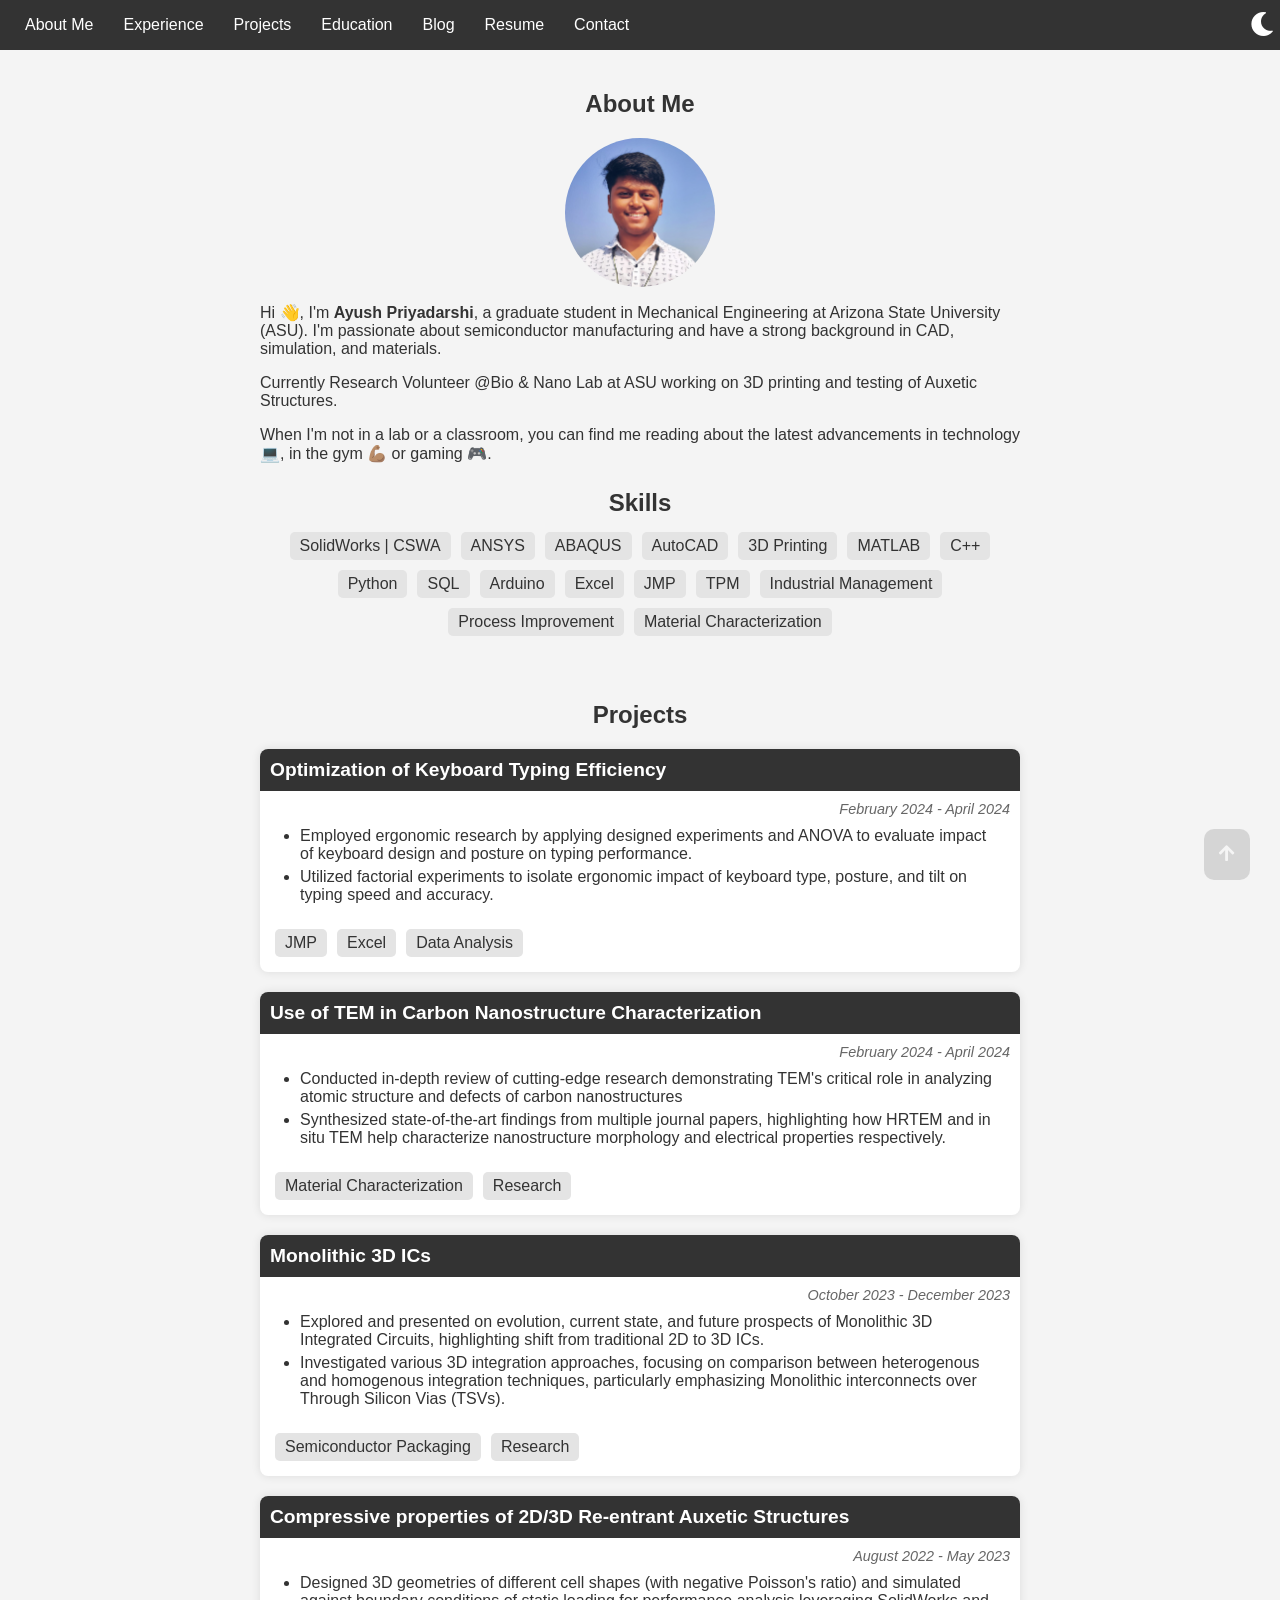
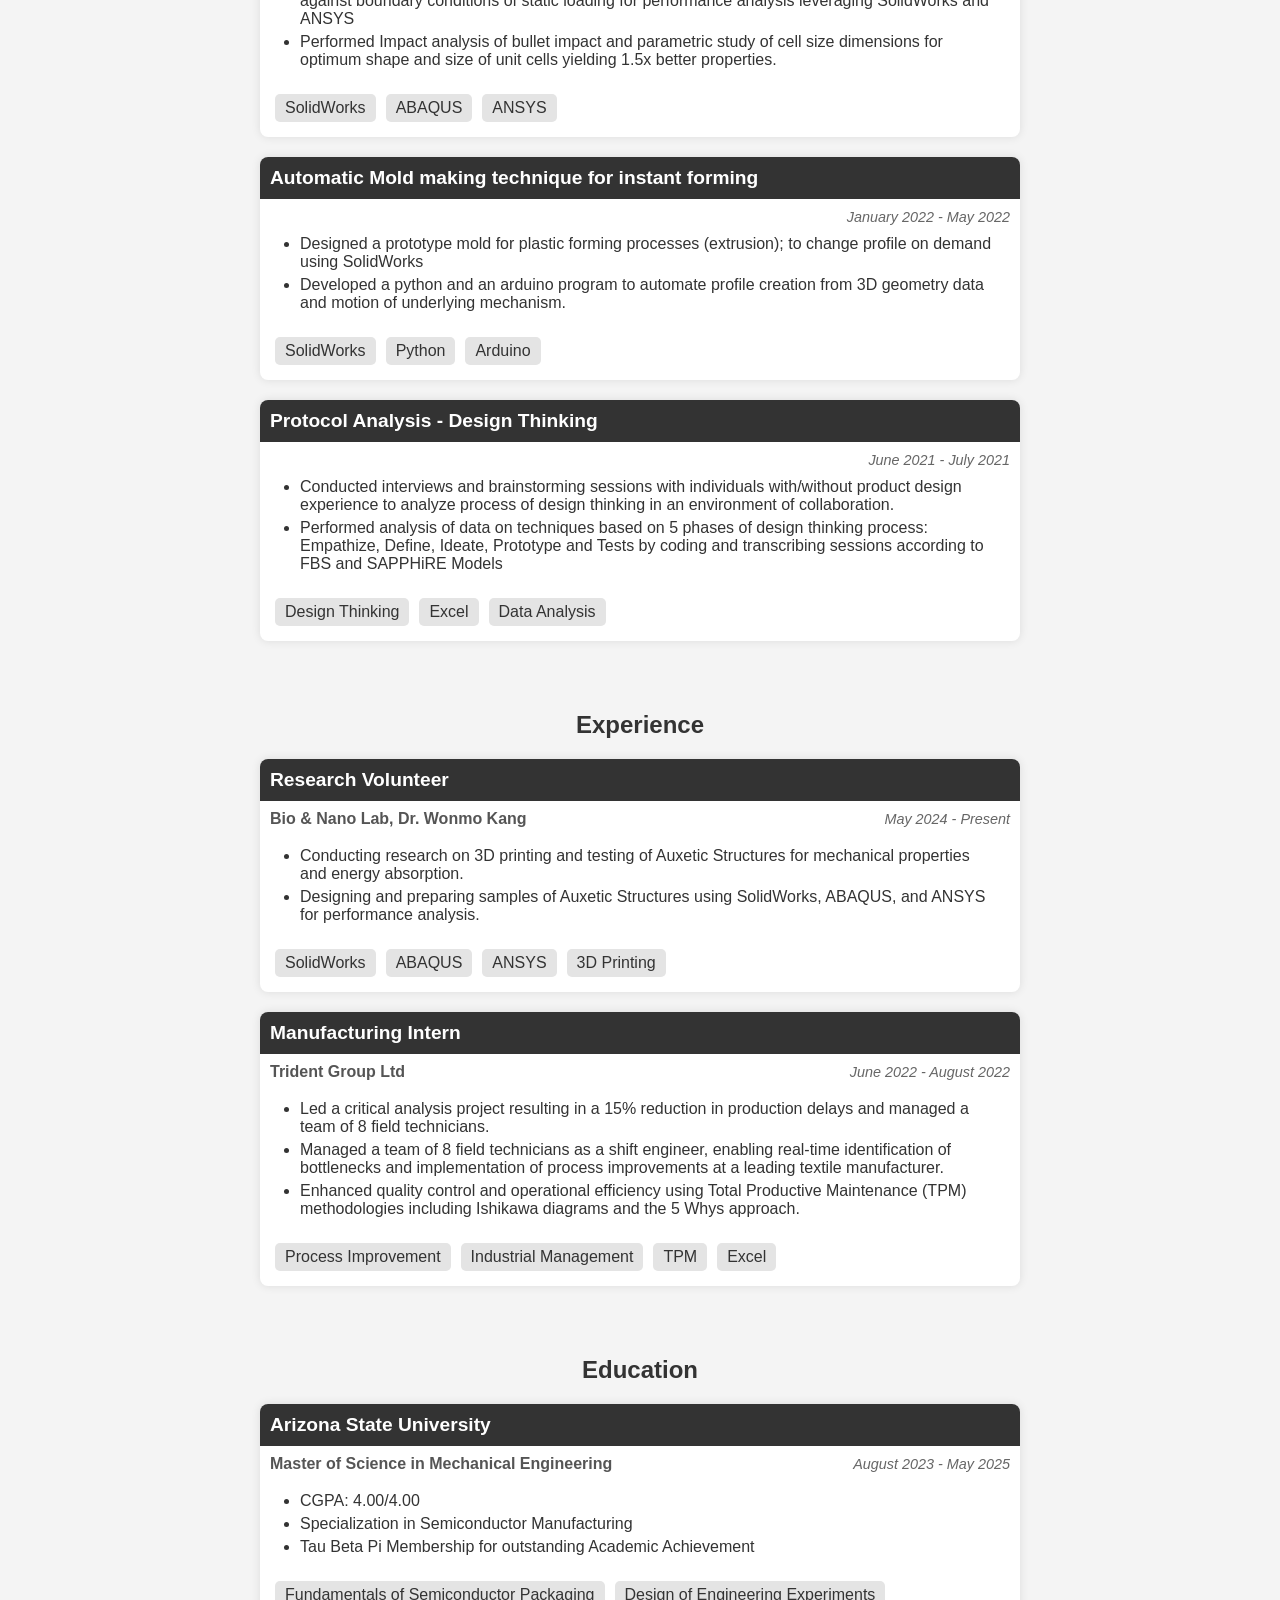
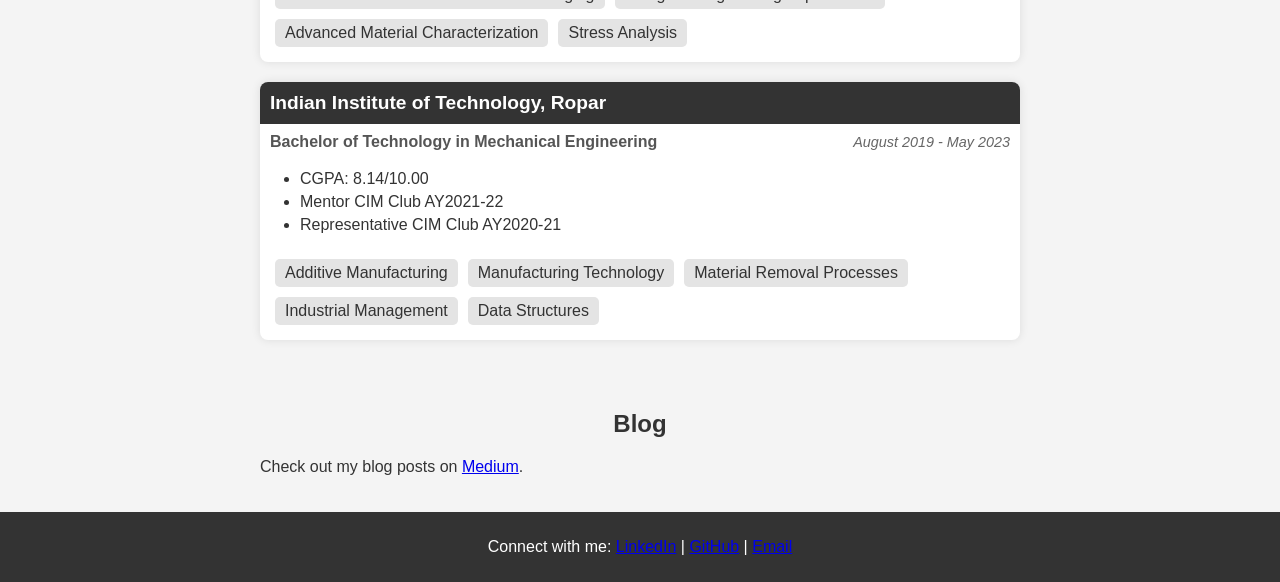
==== commit 9880fc4b: "Update Resume New resume with research and teaching aide roles." ====
--- a/index.html
+++ b/index.html
@@ -19,7 +19,7 @@
                 <a href="#projects">Projects</a>
                 <a href="#education">Education</a>
                 <a href="#blog">Blog</a>
-                <a href="resume.pdf" target="_blank">Resume</a>
+                <a href="resume.pdf" target="_blank" rel="noopener">Resume</a>
                 <a href="#contact">Contact</a>
             </div>
             <button id="dark-mode-toggle" title="Toggle Dark Mode">
@@ -244,14 +244,14 @@
 
         <div class="section blog" id="blog">
             <h2>Blog</h2>
-            <p>Check out my blog posts on <a href="https://medium.com/@ayush729p" target="_blank">Medium</a>.</p>
+            <p>Check out my blog posts on <a href="https://medium.com/@ayush729p" target="_blank" rel="noopener">Medium</a>.</p>
         </div>
 
         <!-- Scroll to top button -->
         <button id="scrollToTopBtn" title="Go to top"><i class="fas fa-arrow-up"></i></button>
 
         <footer id="contact">
-            <p>Connect with me: <a href="https://linkedin.com/in/ayush-priyadarshi" target="_blank">LinkedIn</a> | <a href="https://github.com/ayush729p" target="_blank">GitHub</a> | <a href="mailto:ayush729p@gmail.com" target="_blank">Email</a></p>
+            <p>Connect with me: <a href="https://linkedin.com/in/ayush-priyadarshi" target="_blank" rel="noopener">LinkedIn</a> | <a href="https://github.com/ayush729p" target="_blank" rel="noopener">GitHub</a> | <a href="mailto:ayush729p@gmail.com" target="_blank" rel="noopener">Email</a></p>
         </footer>
 
         <script src="https://code.jquery.com/jquery-3.6.0.min.js"></script>
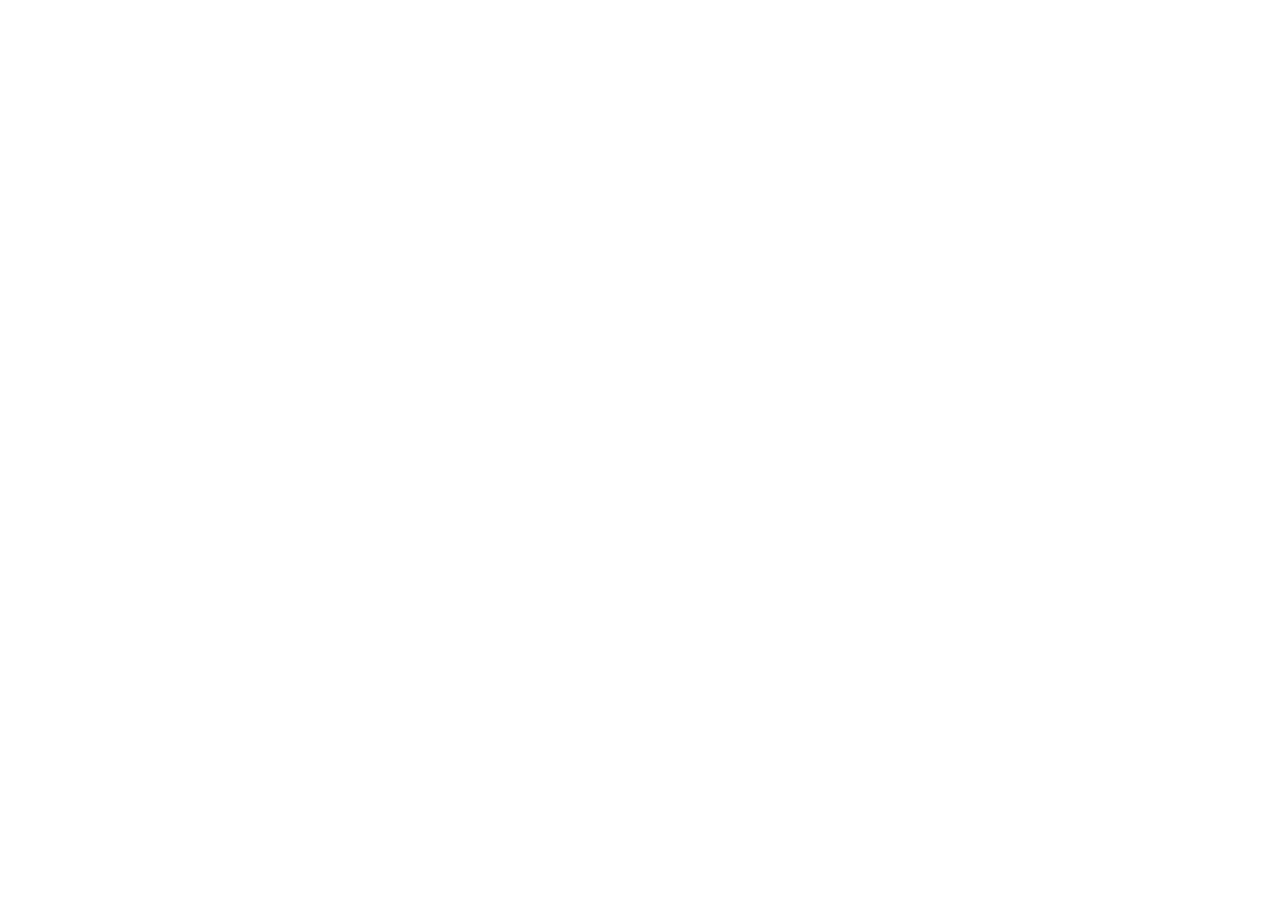
==== commit 3f1d4498: "Redirect to ayushp.fyi The site moved to https://ayushp.fyi. The old site is backed up in ayush729p/" ====
--- a/index.html
+++ b/index.html
@@ -1,261 +1,20 @@
-<!DOCTYPE html>
-<html lang="en">
-<head>
-    <meta charset="UTF-8">
-    <meta name="viewport" content="width=device-width, initial-scale=1.0">
-    <title>Ayush Priyadarshi</title>
-    <link rel="stylesheet" href="https://cdnjs.cloudflare.com/ajax/libs/font-awesome/5.15.3/css/all.min.css">
-    <link rel="stylesheet" href="styles.css">
-</head>
-<body>
-    <div class="main-container">
-        <nav>
-            <button id="menu-toggle">
-                <i class="fas fa-bars"></i>
-            </button>
-            <div id="nav-links">
-                <a href="#about">About Me</a>
-                <a href="#experience">Experience</a>
-                <a href="#projects">Projects</a>
-                <a href="#education">Education</a>
-                <a href="#blog">Blog</a>
-                <a href="resume.pdf" target="_blank" rel="noopener">Resume</a>
-                <a href="#contact">Contact</a>
-            </div>
-            <button id="dark-mode-toggle" title="Toggle Dark Mode">
-                <i id="mode-icon" class="fas fa-moon"></i>
-            </button>
-        </nav>
-        <div class="section about" id="about">
-            <h2>About Me</h2>
-            <img src="profile.jpg" alt="Profile Photo" class="profile-photo">
-            <p>Hi 👋, I'm <b>Ayush Priyadarshi</b>, a graduate student in Mechanical Engineering at Arizona State University (ASU). I'm passionate about semiconductor manufacturing and have a strong background in CAD, simulation, and materials.</p>
-            <p>Currently Research Volunteer @Bio & Nano Lab at ASU working on 3D printing and testing of Auxetic Structures.</p>
-            <p>When I'm not in a lab or a classroom, you can find me reading about the latest advancements in technology 💻, in the gym 💪🏽 or gaming 🎮.</p>
-            <div class="skills" title="Click on the skill to filter its application">
-                <h2>Skills</h2>
-                <span class="skill-tag" data-skill="SolidWorks" title="Certified SOLIDWORKS Associate">SolidWorks | CSWA <i class="fas fa-times"></i></span>
-                <span class="skill-tag" data-skill="ANSYS">ANSYS <i class="fas fa-times"></i></span>
-                <span class="skill-tag" data-skill="ABAQUS">ABAQUS <i class="fas fa-times"></i></span>
-                <span class="skill-tag" data-skill="AutoCAD">AutoCAD <i class="fas fa-times"></i></span>
-                <span class="skill-tag" data-skill="3D_Printing">3D Printing <i class="fas fa-times"></i></span>
-                <span class="skill-tag" data-skill="MATLAB">MATLAB <i class="fas fa-times"></i></span>
-                <span class="skill-tag" data-skill="C++">C++ <i class="fas fa-times"></i></span>
-                <span class="skill-tag" data-skill="Python">Python <i class="fas fa-times"></i></span>
-                <span class="skill-tag" data-skill="SQL" title="Structured Query Language">SQL <i class="fas fa-times"></i></span>
-                <span class="skill-tag" data-skill="Arduino">Arduino <i class="fas fa-times"></i></span>
-                <span class="skill-tag" data-skill="Excel" title="Microsoft Office Excel">Excel <i class="fas fa-times"></i></span>
-                <span class="skill-tag" data-skill="JMP" title="SAS JMP Statistical Analysis Software">JMP <i class="fas fa-times"></i></span>
-                <span class="skill-tag" data-skill="TPM" title="Total Productive Maintenance">TPM <i class="fas fa-times"></i></span>
-                <span class="skill-tag" data-skill="Industrial_Management" title="Industrial Management">Industrial Management <i class="fas fa-times"></i></span>
-                <span class="skill-tag" data-skill="Process_Improvement" title="Process Improvement">Process Improvement <i class="fas fa-times"></i></span>
-                <span class="skill-tag" data-skill="Material_Characterization">Material Characterization <i class="fas fa-times"></i></span>
-            </div>
-        </div>
-
-        <div class="section projects" id="projects">
-            <h2>Projects</h2>
-
-            <div class="card" data-skills="JMP Excel Data_Analysis">
-                <div class="card-header">
-                    <h3>Optimization of Keyboard Typing Efficiency</h3>
-                </div>
-                <p class="date">February 2024 - April 2024</p>
-                <ul>
-                    <li>Employed ergonomic research by applying designed experiments and ANOVA to evaluate impact of keyboard design and posture on typing performance.</li>
-                    <li>Utilized factorial experiments to isolate ergonomic impact of keyboard type, posture, and tilt on typing speed and accuracy.</li>
-                </ul>
-                <div class="tags">
-                    <span>JMP</span>
-                    <span>Excel</span>
-                    <span>Data Analysis</span>
-                </div>
-            </div>
-
-            <div class="card" data-skills="Material_Characterization">
-                <div class="card-header">
-                    <h3>Use of TEM in Carbon Nanostructure Characterization</h3>
-                </div>
-                <p class="date">February 2024 - April 2024</p>
-                <ul>
-                    <li>Conducted in-depth review of cutting-edge research demonstrating TEM's critical role in analyzing atomic structure and defects of carbon nanostructures</li>
-                    <li>Synthesized state-of-the-art findings from multiple journal papers, highlighting how HRTEM and in situ TEM help characterize nanostructure morphology and electrical properties respectively.</li>
-                </ul>
-                <div class="tags">
-                    <span>Material Characterization</span>
-                    <span>Research</span>
-                </div>
-            </div>
-
-            <div class="card" data-skills="Material_Characterization">
-                <div class="card-header">
-                    <h3>Monolithic 3D ICs</h3>
-                    
-                </div>
-                <p class="date">October 2023 - December 2023</p>
-                <ul>
-                    <li>Explored and presented on evolution, current state, and future prospects of Monolithic 3D Integrated Circuits, highlighting shift from traditional 2D to 3D ICs.</li>
-                    <li>Investigated various 3D integration approaches, focusing on comparison between heterogenous and homogenous integration techniques, particularly emphasizing Monolithic interconnects over Through Silicon Vias (TSVs).</li>
-                </ul>
-                <div class="tags">
-                    <span>Semiconductor Packaging</span>
-                    <span>Research</span>
-                </div>
-            </div>
-
-            <div class="card" data-skills="SolidWorks ABAQUS ANSYS 3D_Printing">
-                <div class="card-header">
-                    <h3>Compressive properties of 2D/3D Re-entrant Auxetic Structures</h3>
-                </div>
-                <p class="date">August 2022 - May 2023</p>
-                <ul>
-                    <li>Designed 3D geometries of different cell shapes (with negative Poisson's ratio) and simulated against boundary conditions of static loading for performance analysis leveraging SolidWorks and ANSYS</li>
-                    <li>Performed Impact analysis of bullet impact and parametric study of cell size dimensions for optimum shape and size of unit cells yielding 1.5x better properties.</li>
-                </ul>
-                <div class="tags">
-                    <span>SolidWorks</span>
-                    <span>ABAQUS</span>
-                    <span>ANSYS</span>
-                </div>
-            </div>
-
-            <div class="card" data-skills="SolidWorks Python Arduino">
-                <div class="card-header">
-                    <h3>Automatic Mold making technique for instant forming</h3>
-                </div>
-                <p class="date">January 2022 - May 2022</p>
-                <ul>
-                    <li>Designed a prototype mold for plastic forming processes (extrusion); to change profile on demand using SolidWorks</li>
-                    <li>Developed a python and an arduino program to automate profile creation from 3D geometry data and motion of underlying mechanism.</li>
-                </ul>
-                <div class="tags">
-                    <span>SolidWorks</span>
-                    <span>Python</span>
-                    <span>Arduino</span>
-                </div>
-            </div>
-
-            <div class="card" data-skills="Process_Improvement Data_Analysis">
-                <div class="card-header">
-                    <h3>Protocol Analysis - Design Thinking</h3>
-                </div>
-                <p class="date">June 2021 - July 2021</p>
-                <ul>
-                    <li>Conducted interviews and brainstorming sessions with individuals with/without product design experience to analyze process of design thinking in an environment of collaboration.</li>
-                    <li>Performed analysis of data on techniques based on 5 phases of design thinking process: Empathize, Define, Ideate, Prototype and Tests by coding and transcribing sessions according to FBS and SAPPHiRE Models</li>
-                </ul>
-                <div class="tags">
-                    <span>Design Thinking</span>
-                    <span>Excel</span>
-                    <span>Data Analysis</span>
-                </div>
-            </div>
-        </div>
-
-        <div class="section experience" id="experience">
-            <h2>Experience</h2>
-
-            <div class="card" data-skills="SolidWorks ABAQUS ANSYS 3D_Printing">
-                <div class="card-header">
-                    <h3>Research Volunteer</h3>
-                </div>
-                <div class="card-subheader">
-                    <h4>Bio & Nano Lab, Dr. Wonmo Kang</h4>
-                    <p class="date">May 2024 - Present</p>
-                </div>
-                <ul>
-                    <li>Conducting research on 3D printing and testing of Auxetic Structures for mechanical properties and energy absorption.</li>
-                    <li>Designing and preparing samples of Auxetic Structures using SolidWorks, ABAQUS, and ANSYS for performance analysis.</li>
-                </ul>
-                <div class="tags">
-                    <span>SolidWorks</span>
-                    <span>ABAQUS</span>
-                    <span>ANSYS</span>
-                    <span>3D Printing</span>
-                </div>
-            </div>
-
-            <div class="card" data-skills="Process_Improvement Industrial_Management TPM Excel">
-                <div class="card-header">
-                    <h3>Manufacturing Intern</h3>
-                </div>
-                <div class="card-subheader">
-                    <h4>Trident Group Ltd</h4>
-                    <p class="date">June 2022 - August 2022</p>
-                </div>
-                <ul>
-                    <li>Led a critical analysis project resulting in a 15% reduction in production delays and managed a team of 8 field technicians.</li>
-                    <li>Managed a team of 8 field technicians as a shift engineer, enabling real-time identification of bottlenecks and implementation of process improvements at a leading textile manufacturer.</li>
-                    <li>Enhanced quality control and operational efficiency using Total Productive Maintenance (TPM) methodologies including Ishikawa diagrams and the 5 Whys approach.</li>
-                </ul>
-                <div class="tags">
-                    <span>Process Improvement</span>
-                    <span>Industrial Management</span>
-                    <span>TPM</span>
-                    <span>Excel</span>
-                </div>
-            </div>
-        </div>
-
-        <div class="section education" id="education">
-            <h2>Education</h2>
-            <div class="card" data-skills="Semiconductor_Manufacturing Mechanical_Engineering Material_Characterization MATLAB Data_Analysis JMP">
-                <div class="card-header">
-                    <h3>Arizona State University</h3>
-                </div>
-                <div class="card-subheader">
-                    <h4>Master of Science in Mechanical Engineering</h4>
-                    <p class="date">August 2023 - May 2025</p>
-                </div>
-                <ul>
-                    <li>CGPA: 4.00/4.00</li>
-                    <li>Specialization in Semiconductor Manufacturing</li>
-                    <li>Tau Beta Pi Membership for outstanding Academic Achievement</li>
-                </ul>
-                <div class="tags">
-                    <span>Fundamentals of Semiconductor Packaging</span>
-                    <span>Design of Engineering Experiments</span>
-                    <span>Advanced Material Characterization</span>
-                    <span>Stress Analysis</span>
-                </div>
-            </div>
-            <div class="card" data-skills="Mechanical_Engineering Manufacturing_Technology Material_Removal_Processes Industrial_Management Data_Structures C++ Python SQL MATLAB Arduino 3D_Printing AutoCAD ANSYS ABAQUS SolidWorks">
-                <div class="card-header">
-                    <h3>Indian Institute of Technology, Ropar</h3>
-                </div>
-                <div class="card-subheader">
-                    <h4>Bachelor of Technology in Mechanical Engineering</h4>
-                    <p class="date">August 2019 - May 2023</p>
-                </div>
-                <ul>
-                    <li>CGPA: 8.14/10.00</li>
-                    <li>Mentor CIM Club AY2021-22</li>
-                    <li>Representative CIM Club AY2020-21</li>
-                </ul>
-                <div class="tags">
-                    <span>Additive Manufacturing</span>
-                    <span>Manufacturing Technology</span>
-                    <span>Material Removal Processes</span>
-                    <span>Industrial Management</span>
-                    <span>Data Structures</span>
-                </div>
-            </div>
-        </div>
-
-        <div class="section blog" id="blog">
-            <h2>Blog</h2>
-            <p>Check out my blog posts on <a href="https://medium.com/@ayush729p" target="_blank" rel="noopener">Medium</a>.</p>
-        </div>
-
-        <!-- Scroll to top button -->
-        <button id="scrollToTopBtn" title="Go to top"><i class="fas fa-arrow-up"></i></button>
-
-        <footer id="contact">
-            <p>Connect with me: <a href="https://linkedin.com/in/ayush-priyadarshi" target="_blank" rel="noopener">LinkedIn</a> | <a href="https://github.com/ayush729p" target="_blank" rel="noopener">GitHub</a> | <a href="mailto:ayush729p@gmail.com" target="_blank" rel="noopener">Email</a></p>
-        </footer>
-
-        <script src="https://code.jquery.com/jquery-3.6.0.min.js"></script>
-        <script src="script.js"></script>
-    </div>
-</body>
-</html>
+<!doctype html>
+<html lang="en">
+<head>
+  <meta charset="utf-8">
+  <meta name="viewport" content="width=device-width, initial-scale=1">
+  <title>Ayush Priyadarshi</title>
+  <meta name="description" content="My site has moved to ayushp.fyi.">
+  <link rel="canonical" href="https://ayushp.fyi/">
+  <meta http-equiv="refresh" content="0; url=https://ayushp.fyi/">
+  <script>window.location.replace("https://ayushp.fyi/");</script>
+  <style>
+    body { margin: 0; min-height: 100vh; display: grid; place-items: center; font-family: system-ui, sans-serif; background: #fafafa; color: #111; }
+    @media (prefers-color-scheme: dark) { body { background: #111; color: #eee; } a { color: #8ab4ff; } }
+    p { text-align: center; padding: 0 16px; }
+  </style>
+</head>
+<body>
+  <p>My site has moved. If you are not redirected, go to <a href="https://ayushp.fyi/">ayushp.fyi</a>.</p>
+</body>
+</html>
